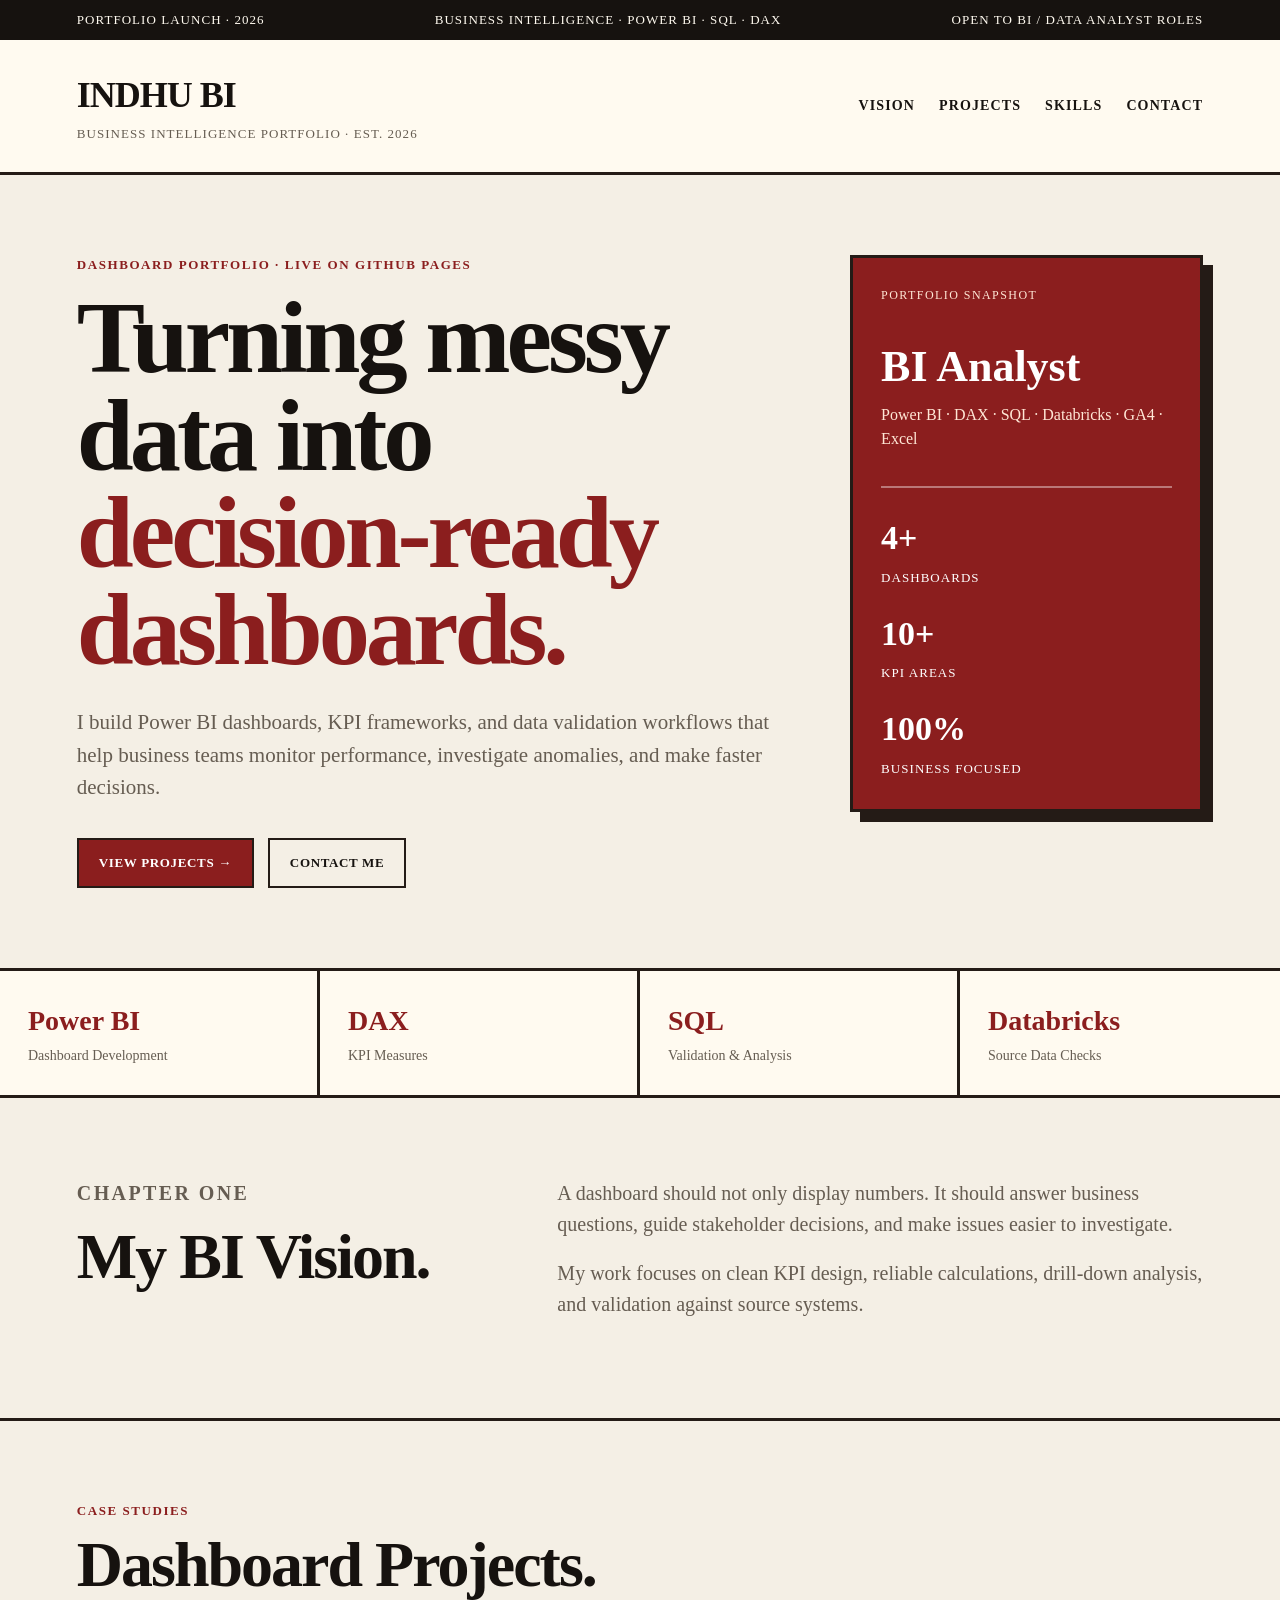
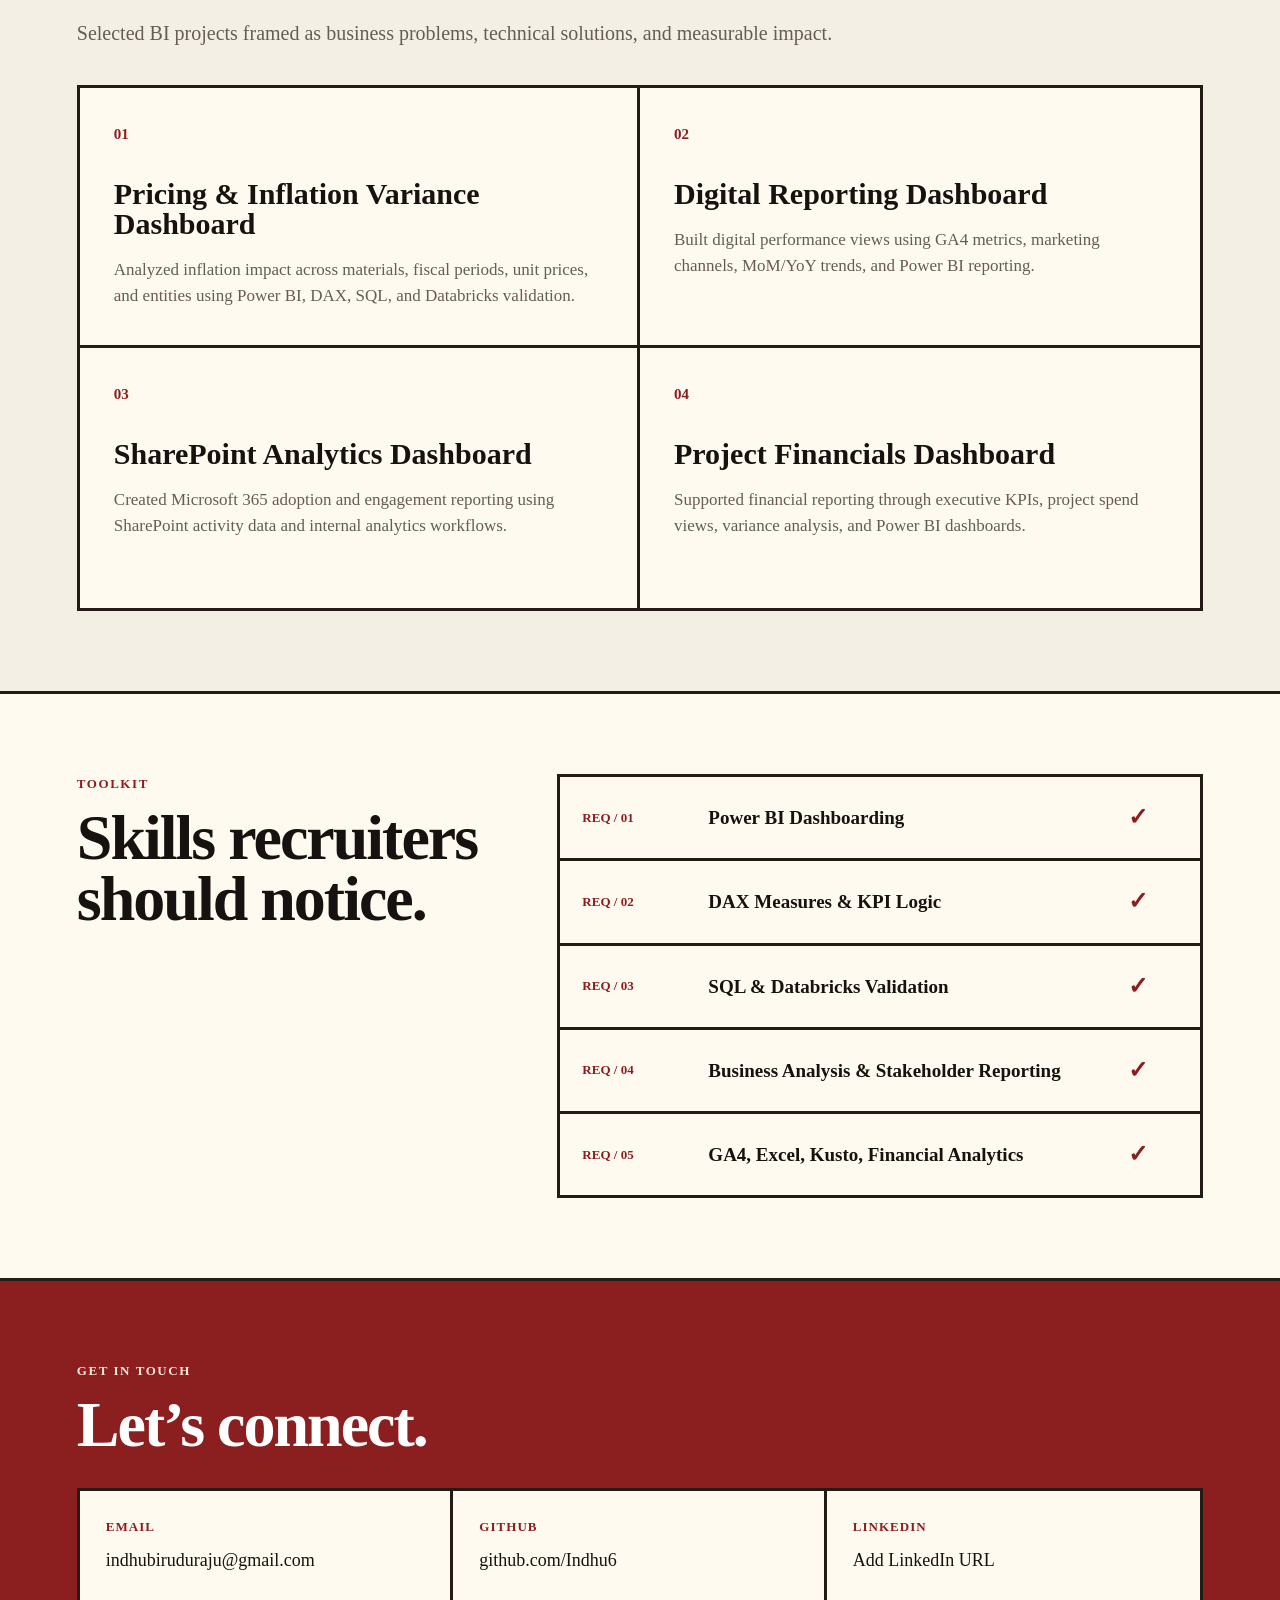
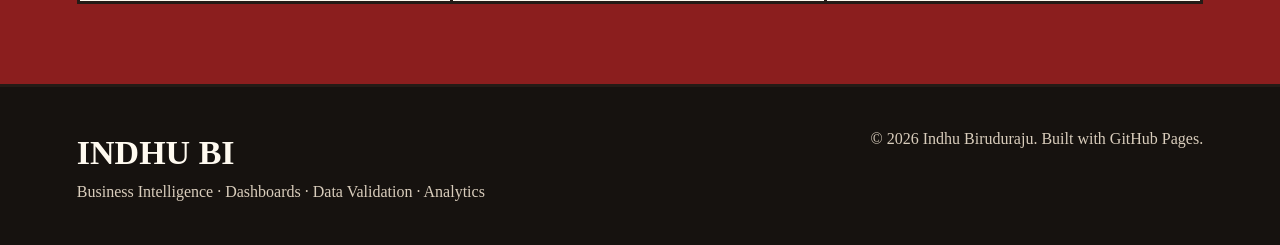
==== index.html @ d9722f2b "Redesign BI portfolio homepage" ====
<!DOCTYPE html>
<html lang="en">
<head>
  <meta charset="UTF-8" />
  <meta name="viewport" content="width=device-width, initial-scale=1.0" />
  <title>Indhu Biruduraju | Business Intelligence Portfolio</title>
  <link rel="stylesheet" href="style.css" />
</head>
<body>

  <div class="top-strip">
    <span>Portfolio Launch · 2026</span>
    <span>Business Intelligence · Power BI · SQL · DAX</span>
    <span>Open to BI / Data Analyst Roles</span>
  </div>

  <header class="site-header">
    <div class="brand">
      <h1>INDHU BI</h1>
      <p>Business Intelligence Portfolio · Est. 2026</p>
    </div>

    <nav>
      <a href="#vision">Vision</a>
      <a href="#projects">Projects</a>
      <a href="#skills">Skills</a>
      <a href="#contact">Contact</a>
    </nav>
  </header>

  <main>

    <section class="hero">
      <div class="hero-left">
        <p class="eyebrow">Dashboard Portfolio · Live on GitHub Pages</p>

        <h2>
          Turning messy data into
          <span>decision-ready dashboards.</span>
        </h2>

        <p class="hero-text">
          I build Power BI dashboards, KPI frameworks, and data validation workflows
          that help business teams monitor performance, investigate anomalies,
          and make faster decisions.
        </p>

        <div class="hero-actions">
          <a href="#projects" class="btn primary">View Projects →</a>
          <a href="mailto:indhubiruduraju@gmail.com" class="btn secondary">Contact Me</a>
        </div>
      </div>

      <div class="hero-card">
        <p class="card-label">Portfolio Snapshot</p>
        <h3>BI Analyst</h3>
        <p>Power BI · DAX · SQL · Databricks · GA4 · Excel</p>

        <div class="mini-stats">
          <div>
            <strong>4+</strong>
            <span>Dashboards</span>
          </div>
          <div>
            <strong>10+</strong>
            <span>KPI Areas</span>
          </div>
          <div>
            <strong>100%</strong>
            <span>Business Focused</span>
          </div>
        </div>
      </div>
    </section>

    <section class="stats-bar">
      <div>
        <strong>Power BI</strong>
        <span>Dashboard Development</span>
      </div>
      <div>
        <strong>DAX</strong>
        <span>KPI Measures</span>
      </div>
      <div>
        <strong>SQL</strong>
        <span>Validation & Analysis</span>
      </div>
      <div>
        <strong>Databricks</strong>
        <span>Source Data Checks</span>
      </div>
    </section>

    <section id="vision" class="section two-col">
      <div>
        <p class="section-tag">Chapter One</p>
        <h2>My BI Vision.</h2>
      </div>

      <div>
        <p>
          A dashboard should not only display numbers. It should answer business questions,
          guide stakeholder decisions, and make issues easier to investigate.
        </p>
        <p>
          My work focuses on clean KPI design, reliable calculations, drill-down analysis,
          and validation against source systems.
        </p>
      </div>
    </section>

    <section id="projects" class="section">
      <p class="section-tag">Case Studies</p>
      <h2>Dashboard Projects.</h2>
      <p class="section-intro">
        Selected BI projects framed as business problems, technical solutions,
        and measurable impact.
      </p>

      <div class="manifesto-grid">

        <a class="manifesto-card" href="projects/inflation-dashboard.html">
          <span>01</span>
          <h3>Pricing & Inflation Variance Dashboard</h3>
          <p>
            Analyzed inflation impact across materials, fiscal periods, unit prices,
            and entities using Power BI, DAX, SQL, and Databricks validation.
          </p>
        </a>

        <a class="manifesto-card" href="projects/digital-reporting.html">
          <span>02</span>
          <h3>Digital Reporting Dashboard</h3>
          <p>
            Built digital performance views using GA4 metrics, marketing channels,
            MoM/YoY trends, and Power BI reporting.
          </p>
        </a>

        <a class="manifesto-card" href="projects/sharepoint-analytics.html">
          <span>03</span>
          <h3>SharePoint Analytics Dashboard</h3>
          <p>
            Created Microsoft 365 adoption and engagement reporting using SharePoint
            activity data and internal analytics workflows.
          </p>
        </a>

        <a class="manifesto-card" href="projects/project-financials.html">
          <span>04</span>
          <h3>Project Financials Dashboard</h3>
          <p>
            Supported financial reporting through executive KPIs, project spend views,
            variance analysis, and Power BI dashboards.
          </p>
        </a>

      </div>
    </section>

    <section id="skills" class="section eligibility">
      <div>
        <p class="section-tag">Toolkit</p>
        <h2>Skills recruiters should notice.</h2>
      </div>

      <div class="skill-list">
        <div class="skill-row">
          <span>REQ / 01</span>
          <strong>Power BI Dashboarding</strong>
          <em>✓</em>
        </div>

        <div class="skill-row">
          <span>REQ / 02</span>
          <strong>DAX Measures & KPI Logic</strong>
          <em>✓</em>
        </div>

        <div class="skill-row">
          <span>REQ / 03</span>
          <strong>SQL & Databricks Validation</strong>
          <em>✓</em>
        </div>

        <div class="skill-row">
          <span>REQ / 04</span>
          <strong>Business Analysis & Stakeholder Reporting</strong>
          <em>✓</em>
        </div>

        <div class="skill-row">
          <span>REQ / 05</span>
          <strong>GA4, Excel, Kusto, Financial Analytics</strong>
          <em>✓</em>
        </div>
      </div>
    </section>

    <section id="contact" class="section contact-section">
      <p class="section-tag">Get in touch</p>
      <h2>Let’s connect.</h2>

      <div class="contact-grid">
        <div>
          <strong>Email</strong>
          <a href="mailto:indhubiruduraju@gmail.com">indhubiruduraju@gmail.com</a>
        </div>

        <div>
          <strong>GitHub</strong>
          <a href="https://github.com/Indhu6" target="_blank">github.com/Indhu6</a>
        </div>

        <div>
          <strong>LinkedIn</strong>
          <a href="#" target="_blank">Add LinkedIn URL</a>
        </div>
      </div>
    </section>

  </main>

  <footer>
    <div>
      <h2>INDHU BI</h2>
      <p>Business Intelligence · Dashboards · Data Validation · Analytics</p>
    </div>

    <p>© 2026 Indhu Biruduraju. Built with GitHub Pages.</p>
  </footer>

</body>
</html>
---- style.css ----
* {
  margin: 0;
  padding: 0;
  box-sizing: border-box;
}

:root {
  --bg: #f4efe5;
  --ink: #16120f;
  --muted: #665d52;
  --accent: #8b1e1e;
  --accent-dark: #5e1212;
  --paper: #fffaf0;
  --border: #241b16;
}

html {
  scroll-behavior: smooth;
}

body {
  font-family: Georgia, "Times New Roman", serif;
  background: var(--bg);
  color: var(--ink);
  line-height: 1.55;
}

a {
  color: inherit;
  text-decoration: none;
}

.top-strip {
  display: flex;
  justify-content: space-between;
  gap: 20px;
  padding: 10px 6%;
  font-size: 13px;
  text-transform: uppercase;
  letter-spacing: 0.08em;
  background: var(--ink);
  color: var(--paper);
}

.site-header {
  display: flex;
  justify-content: space-between;
  align-items: center;
  padding: 28px 6%;
  border-bottom: 3px solid var(--border);
  background: var(--paper);
}

.brand h1 {
  font-size: 36px;
  letter-spacing: -1px;
}

.brand p {
  font-size: 13px;
  color: var(--muted);
  text-transform: uppercase;
  letter-spacing: 0.08em;
}

nav {
  display: flex;
  gap: 24px;
}

nav a {
  font-size: 14px;
  text-transform: uppercase;
  letter-spacing: 0.08em;
  font-weight: bold;
}

nav a:hover {
  color: var(--accent);
}

.hero {
  display: grid;
  grid-template-columns: 1.35fr 0.65fr;
  gap: 40px;
  padding: 80px 6%;
  border-bottom: 3px solid var(--border);
}

.eyebrow,
.section-tag {
  font-size: 13px;
  text-transform: uppercase;
  letter-spacing: 0.12em;
  font-weight: bold;
  color: var(--accent);
  margin-bottom: 14px;
}

.hero h2 {
  font-size: clamp(48px, 8vw, 108px);
  line-height: 0.95;
  letter-spacing: -4px;
  max-width: 950px;
}

.hero h2 span {
  display: block;
  color: var(--accent);
}

.hero-text {
  max-width: 720px;
  margin-top: 28px;
  font-size: 21px;
  color: var(--muted);
}

.hero-actions {
  display: flex;
  gap: 14px;
  margin-top: 34px;
  flex-wrap: wrap;
}

.btn {
  display: inline-block;
  padding: 13px 20px;
  border: 2px solid var(--border);
  font-weight: bold;
  text-transform: uppercase;
  letter-spacing: 0.05em;
  font-size: 13px;
}

.btn.primary {
  background: var(--accent);
  color: white;
}

.btn.secondary {
  background: transparent;
  color: var(--ink);
}

.btn:hover {
  transform: translateY(-2px);
}

.hero-card {
  background: var(--accent);
  color: white;
  border: 3px solid var(--border);
  padding: 28px;
  align-self: start;
  box-shadow: 10px 10px 0 var(--border);
}

.card-label {
  font-size: 12px;
  letter-spacing: 0.12em;
  text-transform: uppercase;
  margin-bottom: 40px;
}

.hero-card h3 {
  font-size: 44px;
  line-height: 1;
  margin-bottom: 14px;
}

.hero-card p {
  color: #ffe7d6;
}

.mini-stats {
  display: grid;
  grid-template-columns: 1fr;
  gap: 18px;
  margin-top: 34px;
  border-top: 2px solid rgba(255,255,255,0.4);
  padding-top: 24px;
}

.mini-stats strong {
  display: block;
  font-size: 34px;
}

.mini-stats span {
  font-size: 13px;
  text-transform: uppercase;
  letter-spacing: 0.08em;
}

.stats-bar {
  display: grid;
  grid-template-columns: repeat(4, 1fr);
  border-bottom: 3px solid var(--border);
  background: var(--paper);
}

.stats-bar div {
  padding: 28px;
  border-right: 3px solid var(--border);
}

.stats-bar div:last-child {
  border-right: none;
}

.stats-bar strong {
  display: block;
  font-size: 28px;
  color: var(--accent);
}

.stats-bar span {
  color: var(--muted);
  font-size: 14px;
}

.section {
  padding: 80px 6%;
  border-bottom: 3px solid var(--border);
}

.two-col {
  display: grid;
  grid-template-columns: 0.8fr 1.2fr;
  gap: 50px;
}

.section h2 {
  font-size: clamp(40px, 5vw, 72px);
  line-height: 0.95;
  letter-spacing: -2px;
  margin-bottom: 22px;
}

.two-col p,
.section-intro {
  font-size: 20px;
  color: var(--muted);
  max-width: 780px;
  margin-bottom: 18px;
}

.manifesto-grid {
  display: grid;
  grid-template-columns: repeat(2, 1fr);
  gap: 0;
  margin-top: 36px;
  border: 3px solid var(--border);
  background: var(--paper);
}

.manifesto-card {
  padding: 34px;
  border-right: 3px solid var(--border);
  border-bottom: 3px solid var(--border);
  min-height: 260px;
  transition: background 0.2s ease, color 0.2s ease;
}

.manifesto-card:nth-child(2),
.manifesto-card:nth-child(4) {
  border-right: none;
}

.manifesto-card:nth-child(3),
.manifesto-card:nth-child(4) {
  border-bottom: none;
}

.manifesto-card span {
  display: inline-block;
  font-size: 15px;
  font-weight: bold;
  color: var(--accent);
  margin-bottom: 32px;
}

.manifesto-card h3 {
  font-size: 30px;
  line-height: 1;
  margin-bottom: 18px;
}

.manifesto-card p {
  color: var(--muted);
  font-size: 17px;
}

.manifesto-card:hover {
  background: var(--ink);
  color: var(--paper);
}

.manifesto-card:hover p,
.manifesto-card:hover span {
  color: var(--paper);
}

.eligibility {
  display: grid;
  grid-template-columns: 0.8fr 1.2fr;
  gap: 50px;
  background: var(--paper);
}

.skill-list {
  border: 3px solid var(--border);
}

.skill-row {
  display: grid;
  grid-template-columns: 110px 1fr 50px;
  gap: 16px;
  align-items: center;
  padding: 22px;
  border-bottom: 3px solid var(--border);
}

.skill-row:last-child {
  border-bottom: none;
}

.skill-row span {
  font-size: 13px;
  color: var(--accent);
  font-weight: bold;
}

.skill-row strong {
  font-size: 19px;
}

.skill-row em {
  font-style: normal;
  font-size: 24px;
  font-weight: bold;
  color: var(--accent);
}

.contact-section {
  background: var(--accent);
  color: white;
}

.contact-section .section-tag {
  color: #ffe7d6;
}

.contact-grid {
  display: grid;
  grid-template-columns: repeat(3, 1fr);
  border: 3px solid var(--border);
  background: var(--paper);
  color: var(--ink);
  margin-top: 32px;
}

.contact-grid div {
  padding: 26px;
  border-right: 3px solid var(--border);
}

.contact-grid div:last-child {
  border-right: none;
}

.contact-grid strong {
  display: block;
  margin-bottom: 10px;
  color: var(--accent);
  text-transform: uppercase;
  font-size: 13px;
  letter-spacing: 0.08em;
}

.contact-grid a {
  font-size: 18px;
  word-break: break-word;
}

footer {
  display: flex;
  justify-content: space-between;
  gap: 30px;
  padding: 40px 6%;
  background: var(--ink);
  color: var(--paper);
}

footer h2 {
  font-size: 34px;
}

footer p {
  color: #d9cdbc;
}

@media (max-width: 900px) {
  .top-strip {
    flex-direction: column;
    gap: 6px;
  }

  .site-header {
    align-items: flex-start;
    flex-direction: column;
    gap: 18px;
  }

  nav {
    flex-wrap: wrap;
  }

  .hero,
  .two-col,
  .eligibility {
    grid-template-columns: 1fr;
  }

  .stats-bar {
    grid-template-columns: repeat(2, 1fr);
  }

  .manifesto-grid {
    grid-template-columns: 1fr;
  }

  .manifesto-card,
  .manifesto-card:nth-child(2),
  .manifesto-card:nth-child(4) {
    border-right: none;
    border-bottom: 3px solid var(--border);
  }

  .manifesto-card:last-child {
    border-bottom: none;
  }

  .contact-grid {
    grid-template-columns: 1fr;
  }

  .contact-grid div {
    border-right: none;
    border-bottom: 3px solid var(--border);
  }

  .contact-grid div:last-child {
    border-bottom: none;
  }

  footer {
    flex-direction: column;
  }
}

@media (max-width: 600px) {
  .hero {
    padding-top: 54px;
  }

  .hero h2 {
    letter-spacing: -2px;
  }

  .stats-bar {
    grid-template-columns: 1fr;
  }

  .stats-bar div {
    border-right: none;
    border-bottom: 3px solid var(--border);
  }

  .stats-bar div:last-child {
    border-bottom: none;
  }

  .skill-row {
    grid-template-columns: 1fr;
  }
}
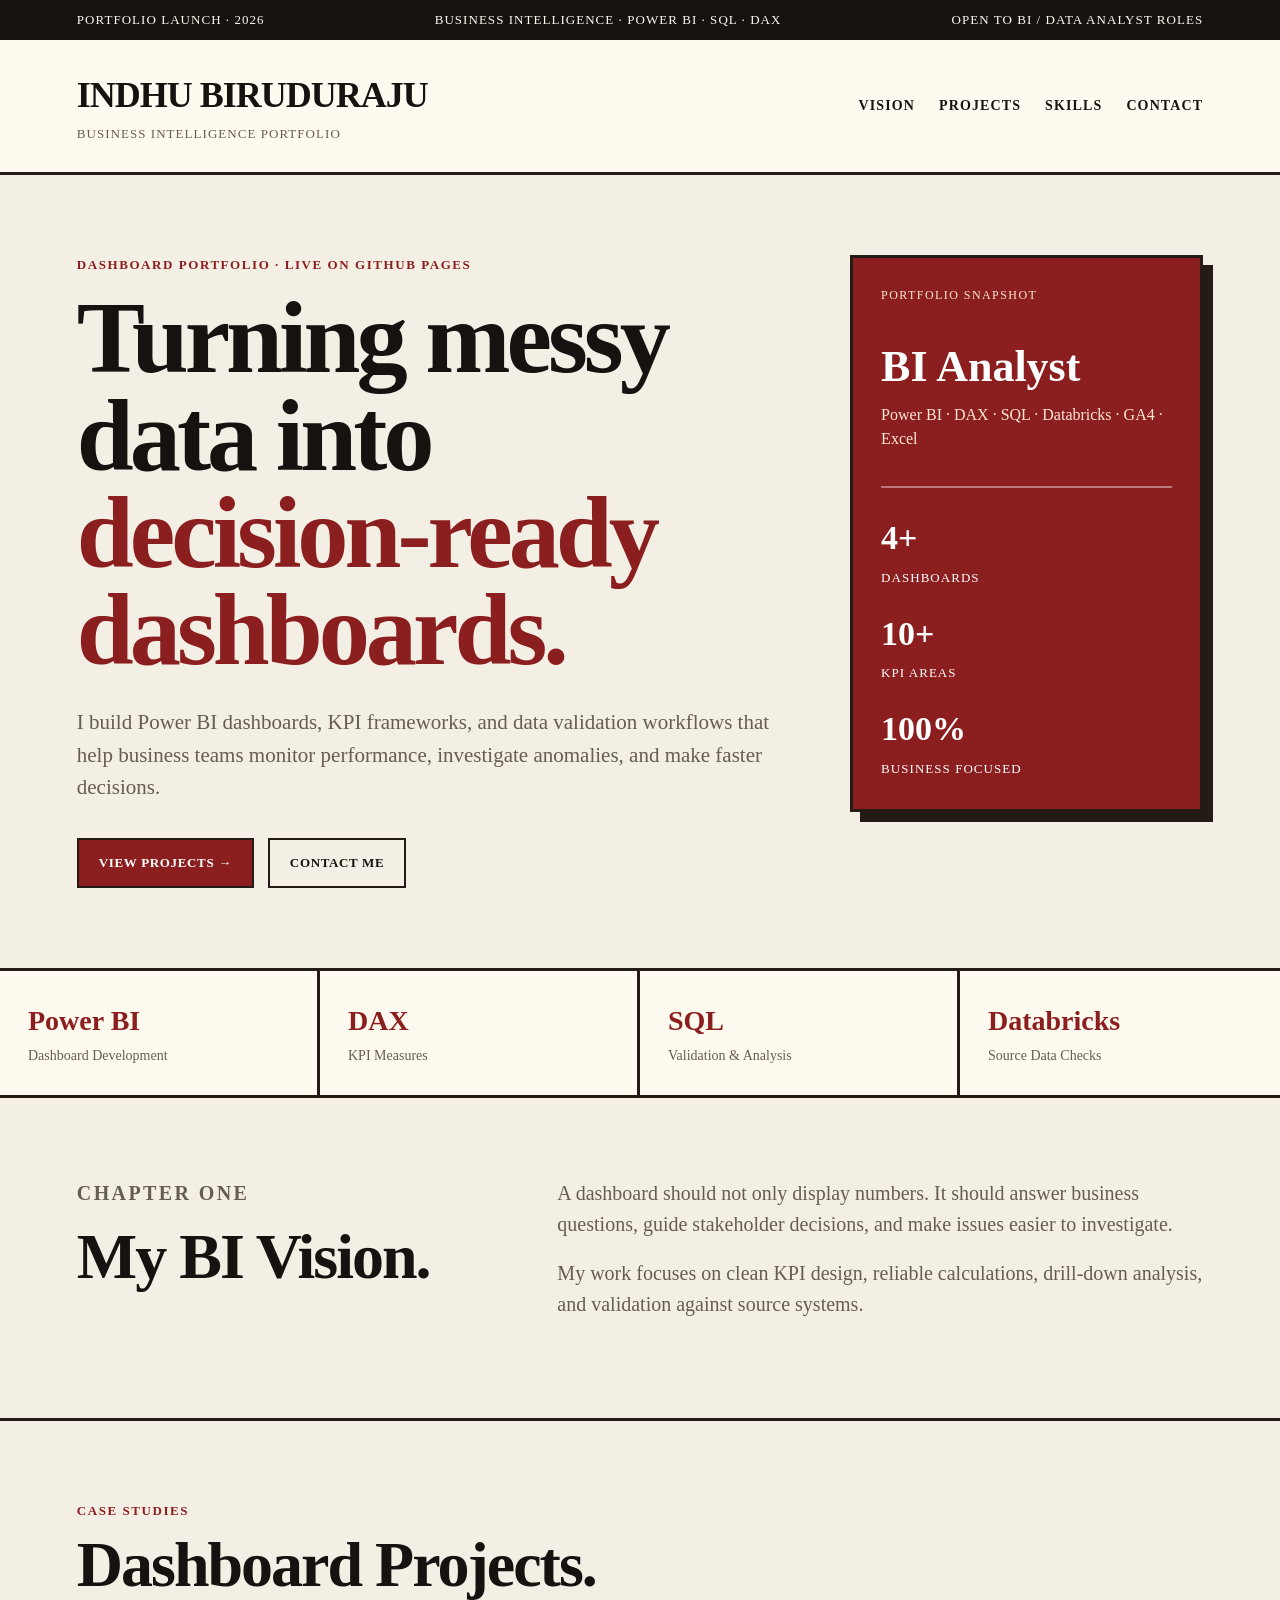
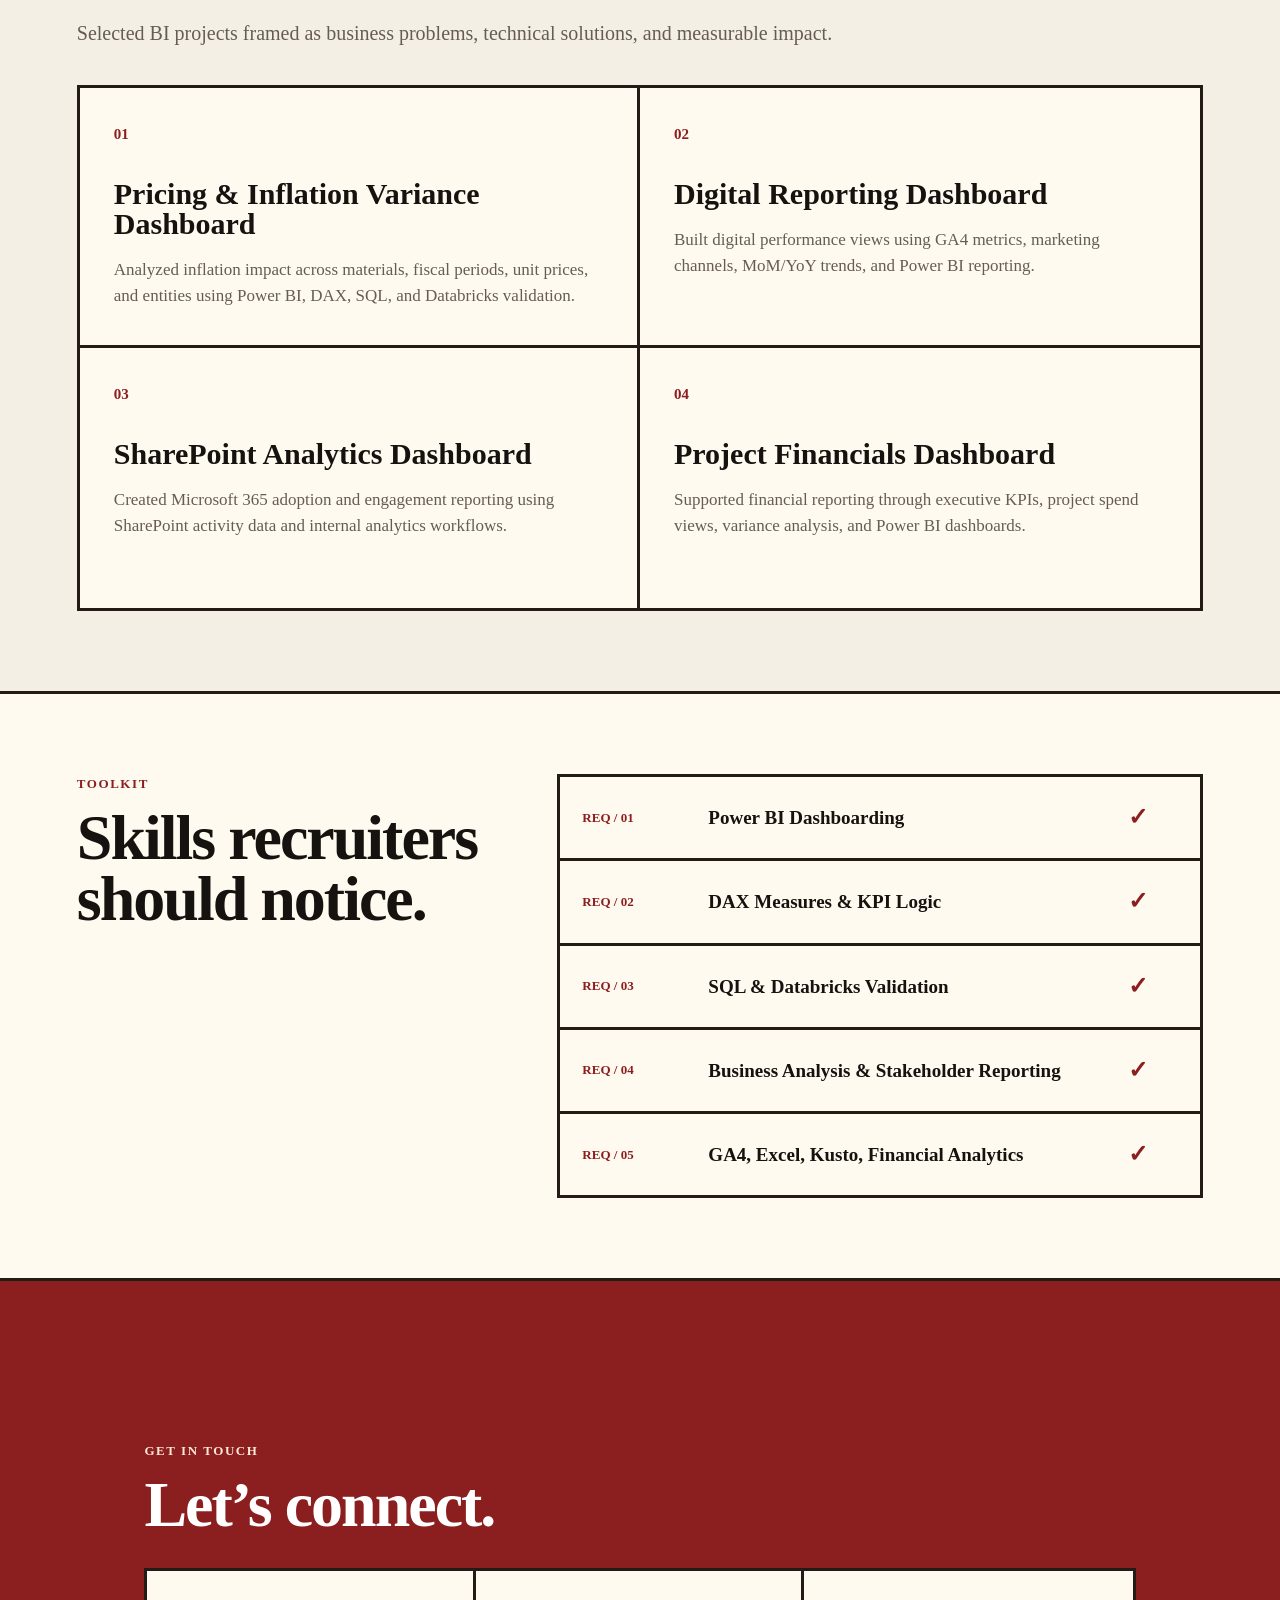
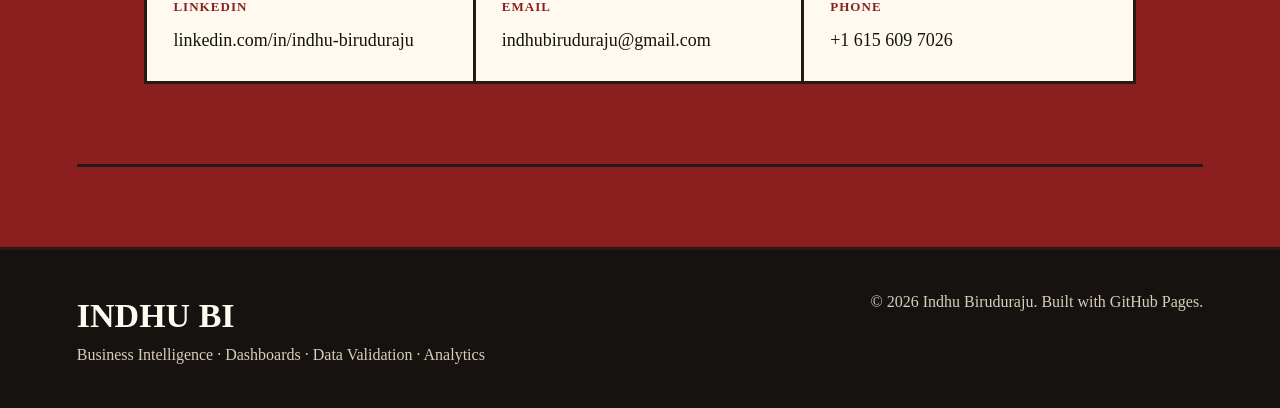
==== commit c214b91e: "Update contact information and remove GitHub link" ====
--- a/index.html
+++ b/index.html
@@ -16,8 +16,8 @@
 
   <header class="site-header">
     <div class="brand">
-      <h1>INDHU BI</h1>
-      <p>Business Intelligence Portfolio · Est. 2026</p>
+      <h1>INDHU BIRUDURAJU</h1>
+      <p>Business Intelligence Portfolio </p>
     </div>
 
     <nav>
@@ -199,26 +199,27 @@
     </section>
 
     <section id="contact" class="section contact-section">
-      <p class="section-tag">Get in touch</p>
-      <h2>Let’s connect.</h2>
-
-      <div class="contact-grid">
-        <div>
-          <strong>Email</strong>
-          <a href="mailto:indhubiruduraju@gmail.com">indhubiruduraju@gmail.com</a>
-        </div>
-
-        <div>
-          <strong>GitHub</strong>
-          <a href="https://github.com/Indhu6" target="_blank">github.com/Indhu6</a>
-        </div>
-
-        <div>
-          <strong>LinkedIn</strong>
-          <a href="#" target="_blank">Add LinkedIn URL</a>
-        </div>
-      </div>
-    </section>
+      <section id="contact" class="section contact-section">
+  <p class="section-tag">Get in touch</p>
+  <h2>Let’s connect.</h2>
+
+  <div class="contact-grid">
+    <div>
+      <strong>LinkedIn</strong>
+      <a href="https://www.linkedin.com/in/indhu-biruduraju/" target="_blank">linkedin.com/in/indhu-biruduraju</a>
+    </div>
+
+    <div>
+      <strong>Email</strong>
+      <a href="mailto:indhubiruduraju@gmail.com">indhubiruduraju@gmail.com</a>
+    </div>
+
+    <div>
+      <strong>Phone</strong>
+      <a href="tel:+16156097026">+1 615 609 7026</a>
+    </div>
+  </div>
+</section>
 
   </main>
 
@@ -232,4 +233,4 @@
   </footer>
 
 </body>
-</html>+</html>
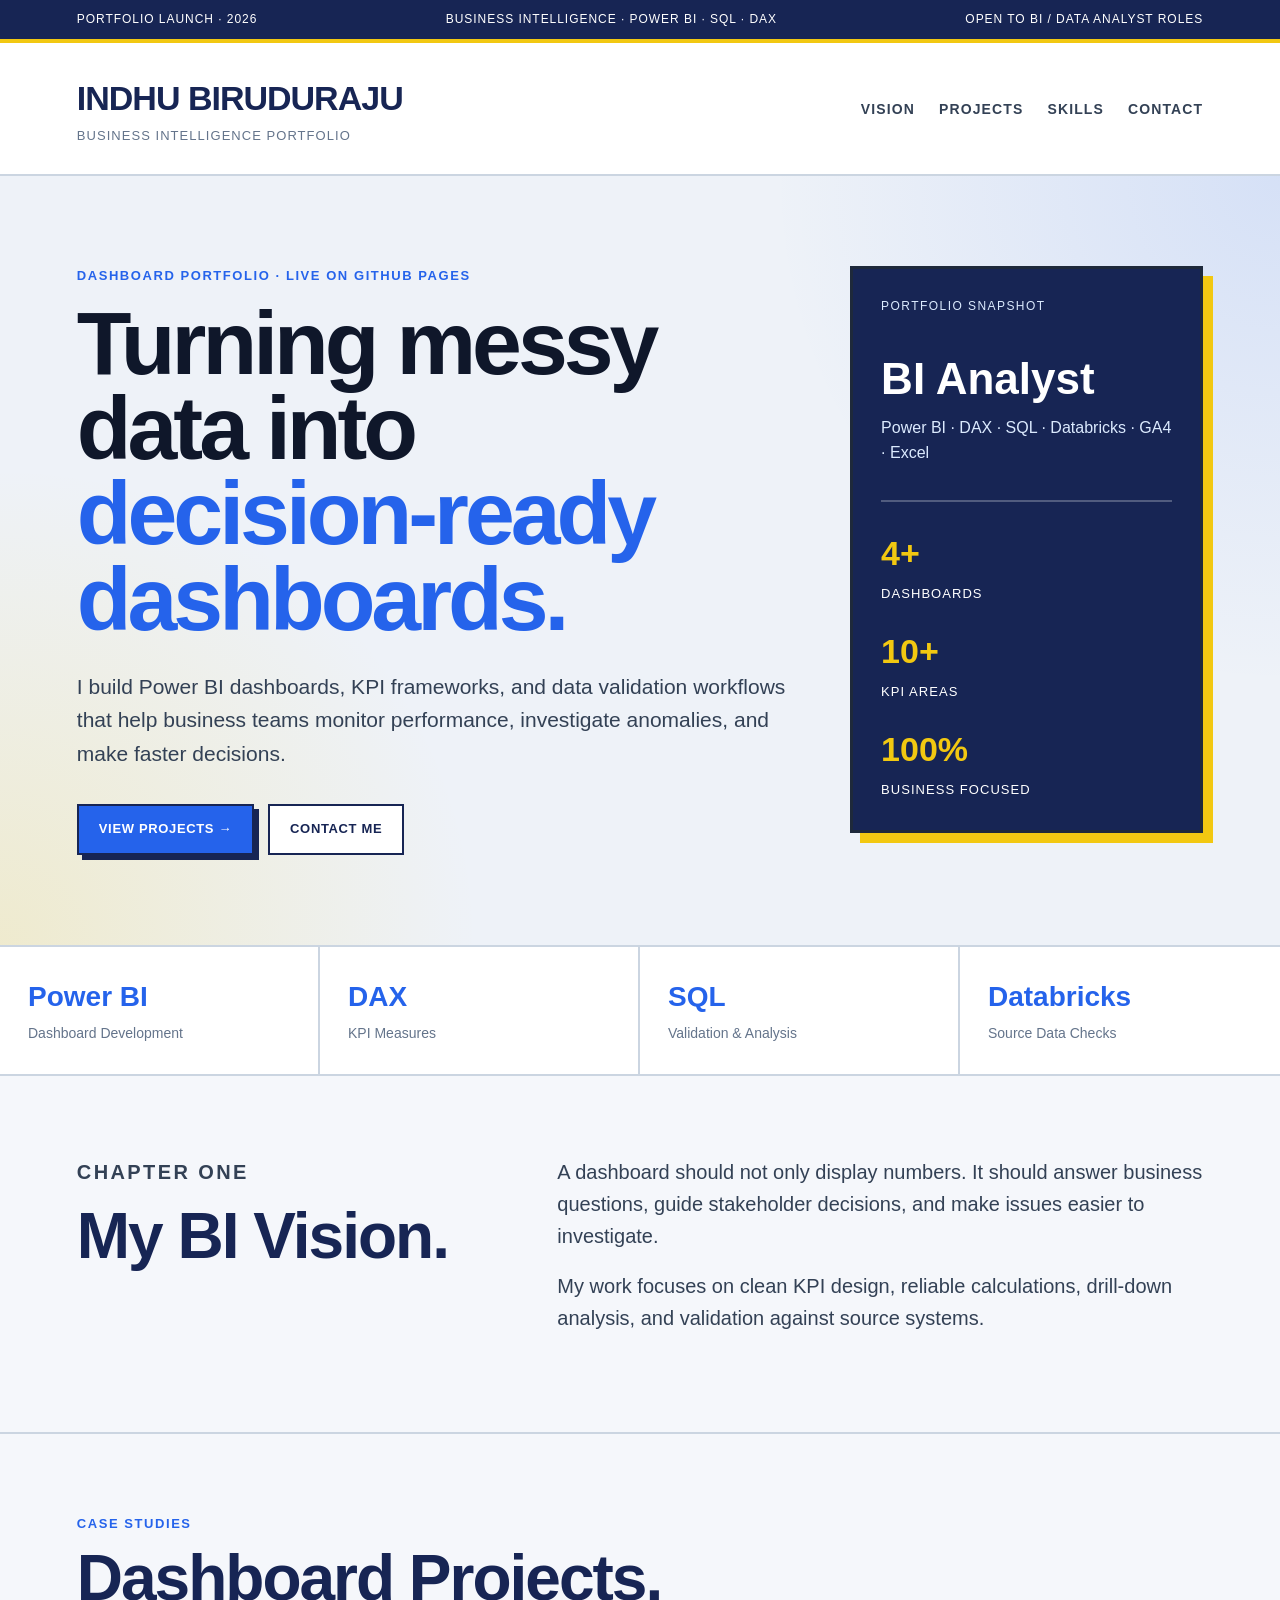
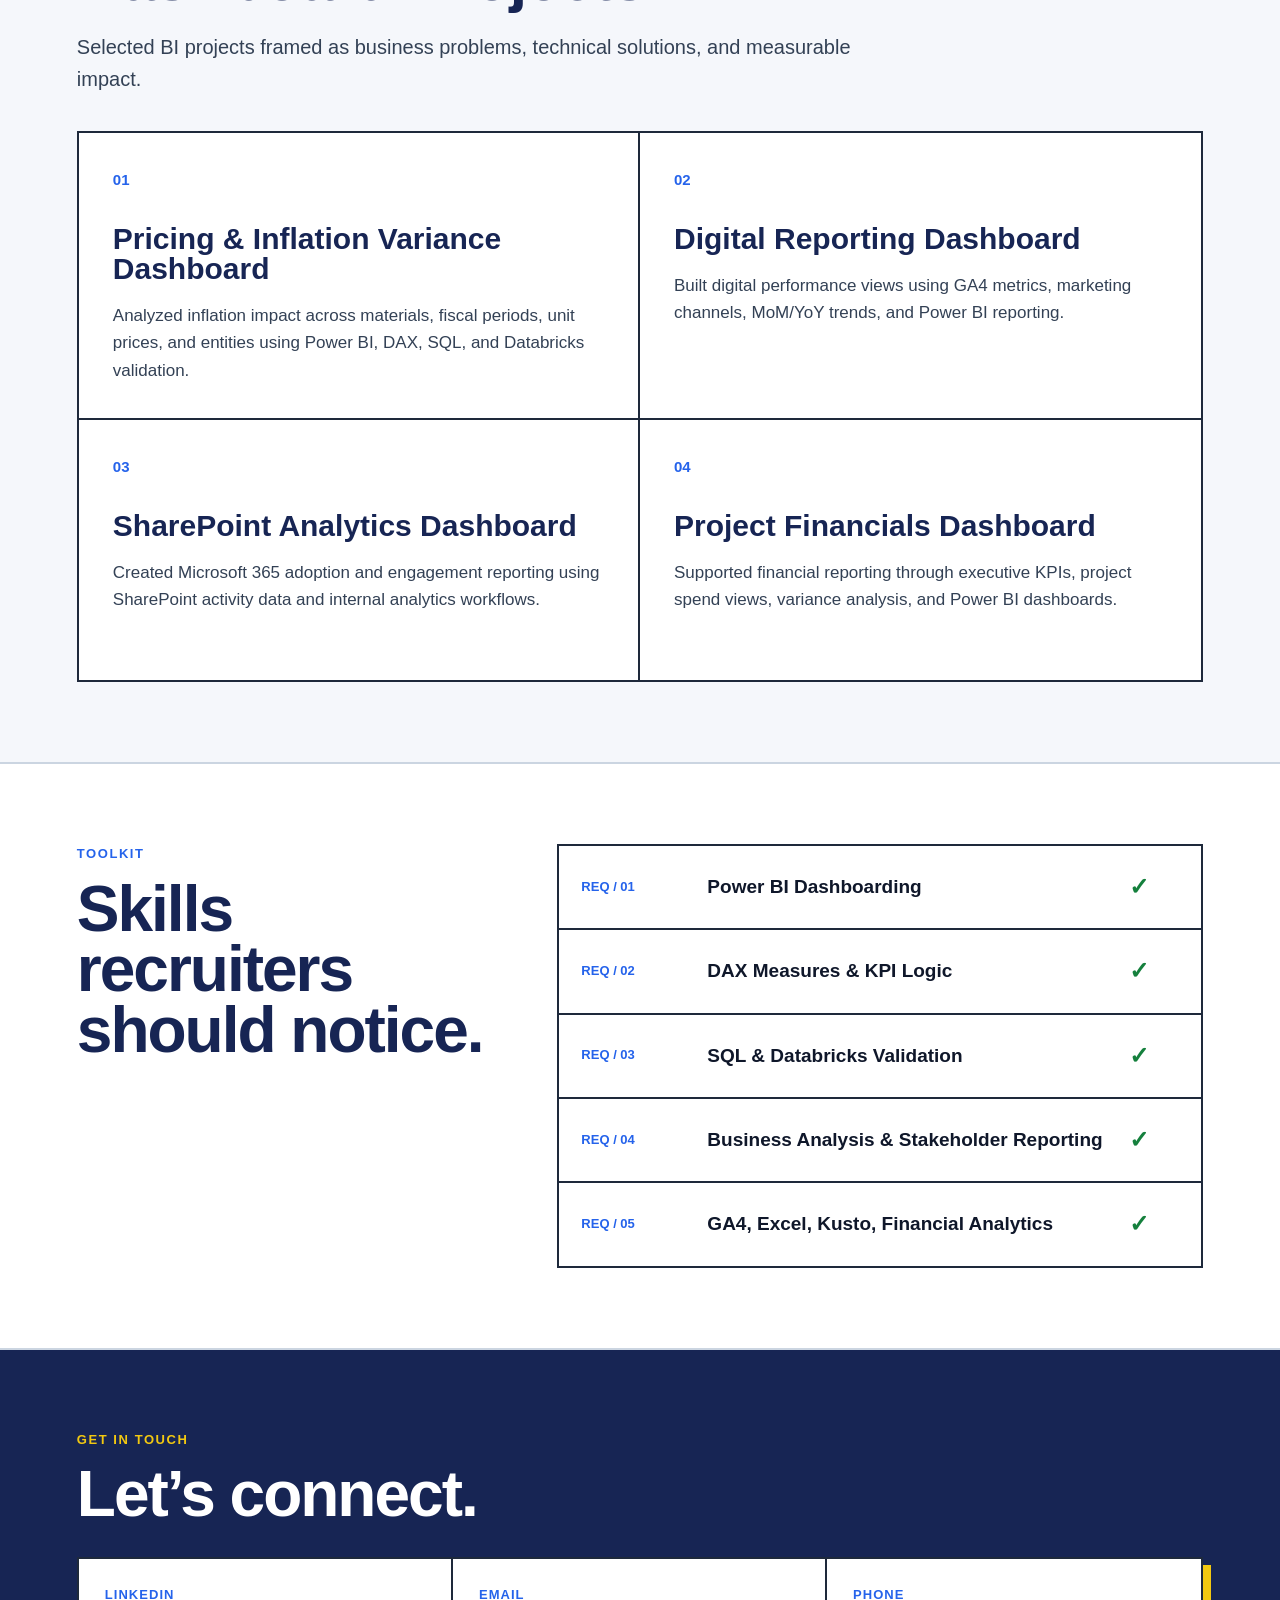
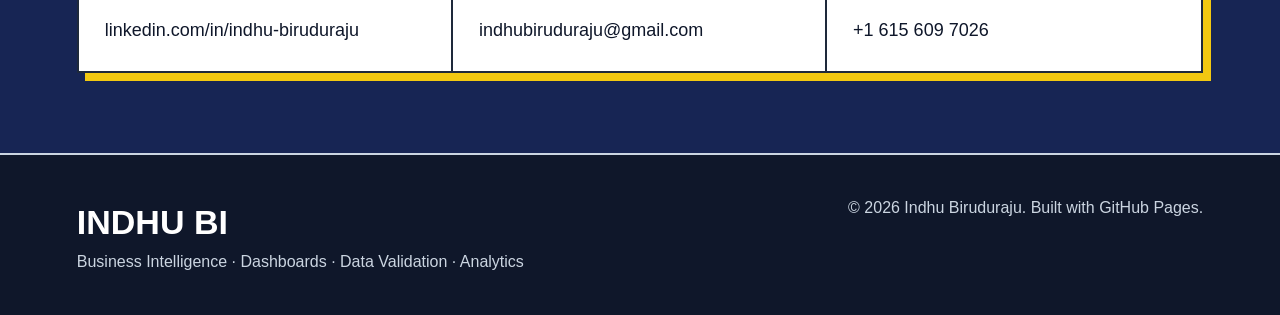
==== commit cc02e3f6: "updated css" ====
--- a/index.html
+++ b/index.html
@@ -199,7 +199,7 @@
     </section>
 
     <section id="contact" class="section contact-section">
-      <section id="contact" class="section contact-section">
+
   <p class="section-tag">Get in touch</p>
   <h2>Let’s connect.</h2>
 
--- a/style.css
+++ b/style.css
@@ -1,28 +1,44 @@
+:root {
+  --bg: #f5f7fb;
+  --bg-soft: #eef2f8;
+  --paper: #ffffff;
+  --paper-2: #f8fafc;
+
+  --ink: #0f172a;
+  --ink-2: #334155;
+  --ink-3: #64748b;
+
+  --primary: #1e3a8a;
+  --primary-2: #2563eb;
+  --primary-dark: #172554;
+
+  --accent: #f2c811;
+  --accent-dark: #c99a00;
+
+  --teal: #0f766e;
+  --green: #15803d;
+
+  --border: #1e293b;
+  --muted-border: #cbd5e1;
+
+  --shadow: rgba(15, 23, 42, 0.12);
+}
+ 
 * {
   margin: 0;
   padding: 0;
   box-sizing: border-box;
 }
 
-:root {
-  --bg: #f4efe5;
-  --ink: #16120f;
-  --muted: #665d52;
-  --accent: #8b1e1e;
-  --accent-dark: #5e1212;
-  --paper: #fffaf0;
-  --border: #241b16;
-}
-
 html {
   scroll-behavior: smooth;
 }
 
 body {
-  font-family: Georgia, "Times New Roman", serif;
+  font-family: Inter, Arial, sans-serif;
   background: var(--bg);
   color: var(--ink);
-  line-height: 1.55;
+  line-height: 1.6;
 }
 
 a {
@@ -35,11 +51,12 @@
   justify-content: space-between;
   gap: 20px;
   padding: 10px 6%;
-  font-size: 13px;
+  font-size: 12px;
   text-transform: uppercase;
   letter-spacing: 0.08em;
-  background: var(--ink);
-  color: var(--paper);
+  background: var(--primary-dark);
+  color: white;
+  border-bottom: 4px solid var(--accent);
 }
 
 .site-header {
@@ -47,18 +64,22 @@
   justify-content: space-between;
   align-items: center;
   padding: 28px 6%;
-  border-bottom: 3px solid var(--border);
-  background: var(--paper);
+  background: var(--paper);
+  border-bottom: 2px solid var(--muted-border);
+  position: sticky;
+  top: 0;
+  z-index: 10;
 }
 
 .brand h1 {
-  font-size: 36px;
+  font-size: 34px;
   letter-spacing: -1px;
+  color: var(--primary-dark);
 }
 
 .brand p {
   font-size: 13px;
-  color: var(--muted);
+  color: var(--ink-3);
   text-transform: uppercase;
   letter-spacing: 0.08em;
 }
@@ -72,19 +93,24 @@
   font-size: 14px;
   text-transform: uppercase;
   letter-spacing: 0.08em;
-  font-weight: bold;
+  font-weight: 700;
+  color: var(--ink-2);
 }
 
 nav a:hover {
-  color: var(--accent);
+  color: var(--primary-2);
 }
 
 .hero {
   display: grid;
   grid-template-columns: 1.35fr 0.65fr;
   gap: 40px;
-  padding: 80px 6%;
-  border-bottom: 3px solid var(--border);
+  padding: 90px 6%;
+  background:
+    radial-gradient(circle at top right, rgba(37, 99, 235, 0.12), transparent 34%),
+    radial-gradient(circle at bottom left, rgba(242, 200, 17, 0.18), transparent 32%),
+    var(--bg-soft);
+  border-bottom: 2px solid var(--muted-border);
 }
 
 .eyebrow,
@@ -92,28 +118,29 @@
   font-size: 13px;
   text-transform: uppercase;
   letter-spacing: 0.12em;
-  font-weight: bold;
-  color: var(--accent);
+  font-weight: 800;
+  color: var(--primary-2);
   margin-bottom: 14px;
 }
 
 .hero h2 {
-  font-size: clamp(48px, 8vw, 108px);
+  font-size: clamp(48px, 7vw, 96px);
   line-height: 0.95;
   letter-spacing: -4px;
   max-width: 950px;
+  color: var(--ink);
 }
 
 .hero h2 span {
   display: block;
-  color: var(--accent);
+  color: var(--primary-2);
 }
 
 .hero-text {
   max-width: 720px;
   margin-top: 28px;
   font-size: 21px;
-  color: var(--muted);
+  color: var(--ink-2);
 }
 
 .hero-actions {
@@ -126,34 +153,37 @@
 .btn {
   display: inline-block;
   padding: 13px 20px;
-  border: 2px solid var(--border);
-  font-weight: bold;
+  border: 2px solid var(--primary-dark);
+  font-weight: 800;
   text-transform: uppercase;
   letter-spacing: 0.05em;
   font-size: 13px;
+  transition: 0.2s ease;
 }
 
 .btn.primary {
-  background: var(--accent);
-  color: white;
+  background: var(--primary-2);
+  color: white;
+  box-shadow: 5px 5px 0 var(--primary-dark);
 }
 
 .btn.secondary {
-  background: transparent;
-  color: var(--ink);
+  background: var(--paper);
+  color: var(--primary-dark);
 }
 
 .btn:hover {
-  transform: translateY(-2px);
+  transform: translate(2px, 2px);
+  box-shadow: 2px 2px 0 var(--primary-dark);
 }
 
 .hero-card {
-  background: var(--accent);
+  background: var(--primary-dark);
   color: white;
   border: 3px solid var(--border);
   padding: 28px;
   align-self: start;
-  box-shadow: 10px 10px 0 var(--border);
+  box-shadow: 10px 10px 0 var(--accent);
 }
 
 .card-label {
@@ -161,6 +191,7 @@
   letter-spacing: 0.12em;
   text-transform: uppercase;
   margin-bottom: 40px;
+  color: var(--accent);
 }
 
 .hero-card h3 {
@@ -170,7 +201,7 @@
 }
 
 .hero-card p {
-  color: #ffe7d6;
+  color: #dbeafe;
 }
 
 .mini-stats {
@@ -178,13 +209,14 @@
   grid-template-columns: 1fr;
   gap: 18px;
   margin-top: 34px;
-  border-top: 2px solid rgba(255,255,255,0.4);
+  border-top: 2px solid rgba(255,255,255,0.25);
   padding-top: 24px;
 }
 
 .mini-stats strong {
   display: block;
   font-size: 34px;
+  color: var(--accent);
 }
 
 .mini-stats span {
@@ -196,13 +228,13 @@
 .stats-bar {
   display: grid;
   grid-template-columns: repeat(4, 1fr);
-  border-bottom: 3px solid var(--border);
-  background: var(--paper);
+  background: var(--paper);
+  border-bottom: 2px solid var(--muted-border);
 }
 
 .stats-bar div {
   padding: 28px;
-  border-right: 3px solid var(--border);
+  border-right: 2px solid var(--muted-border);
 }
 
 .stats-bar div:last-child {
@@ -212,17 +244,18 @@
 .stats-bar strong {
   display: block;
   font-size: 28px;
-  color: var(--accent);
+  color: var(--primary-2);
 }
 
 .stats-bar span {
-  color: var(--muted);
+  color: var(--ink-3);
   font-size: 14px;
 }
 
 .section {
   padding: 80px 6%;
-  border-bottom: 3px solid var(--border);
+  border-bottom: 2px solid var(--muted-border);
+  background: var(--bg);
 }
 
 .two-col {
@@ -236,12 +269,13 @@
   line-height: 0.95;
   letter-spacing: -2px;
   margin-bottom: 22px;
+  color: var(--primary-dark);
 }
 
 .two-col p,
 .section-intro {
   font-size: 20px;
-  color: var(--muted);
+  color: var(--ink-2);
   max-width: 780px;
   margin-bottom: 18px;
 }
@@ -249,18 +283,17 @@
 .manifesto-grid {
   display: grid;
   grid-template-columns: repeat(2, 1fr);
-  gap: 0;
   margin-top: 36px;
-  border: 3px solid var(--border);
+  border: 2px solid var(--border);
   background: var(--paper);
 }
 
 .manifesto-card {
   padding: 34px;
-  border-right: 3px solid var(--border);
-  border-bottom: 3px solid var(--border);
+  border-right: 2px solid var(--border);
+  border-bottom: 2px solid var(--border);
   min-height: 260px;
-  transition: background 0.2s ease, color 0.2s ease;
+  transition: 0.2s ease;
 }
 
 .manifesto-card:nth-child(2),
@@ -276,8 +309,8 @@
 .manifesto-card span {
   display: inline-block;
   font-size: 15px;
-  font-weight: bold;
-  color: var(--accent);
+  font-weight: 800;
+  color: var(--primary-2);
   margin-bottom: 32px;
 }
 
@@ -285,21 +318,23 @@
   font-size: 30px;
   line-height: 1;
   margin-bottom: 18px;
+  color: var(--primary-dark);
 }
 
 .manifesto-card p {
-  color: var(--muted);
+  color: var(--ink-2);
   font-size: 17px;
 }
 
 .manifesto-card:hover {
-  background: var(--ink);
-  color: var(--paper);
-}
-
+  background: var(--primary-dark);
+  color: white;
+}
+
+.manifesto-card:hover h3,
 .manifesto-card:hover p,
 .manifesto-card:hover span {
-  color: var(--paper);
+  color: white;
 }
 
 .eligibility {
@@ -310,7 +345,8 @@
 }
 
 .skill-list {
-  border: 3px solid var(--border);
+  border: 2px solid var(--border);
+  background: var(--paper);
 }
 
 .skill-row {
@@ -319,7 +355,7 @@
   gap: 16px;
   align-items: center;
   padding: 22px;
-  border-bottom: 3px solid var(--border);
+  border-bottom: 2px solid var(--border);
 }
 
 .skill-row:last-child {
@@ -328,42 +364,48 @@
 
 .skill-row span {
   font-size: 13px;
-  color: var(--accent);
-  font-weight: bold;
+  color: var(--primary-2);
+  font-weight: 800;
 }
 
 .skill-row strong {
   font-size: 19px;
+  color: var(--ink);
 }
 
 .skill-row em {
   font-style: normal;
   font-size: 24px;
-  font-weight: bold;
+  font-weight: 800;
+  color: var(--green);
+}
+
+.contact-section {
+  background: var(--primary-dark);
+  color: white;
+}
+
+.contact-section .section-tag {
   color: var(--accent);
 }
 
-.contact-section {
-  background: var(--accent);
-  color: white;
-}
-
-.contact-section .section-tag {
-  color: #ffe7d6;
+.contact-section h2 {
+  color: white;
 }
 
 .contact-grid {
   display: grid;
   grid-template-columns: repeat(3, 1fr);
-  border: 3px solid var(--border);
+  border: 2px solid var(--border);
   background: var(--paper);
   color: var(--ink);
   margin-top: 32px;
+  box-shadow: 8px 8px 0 var(--accent);
 }
 
 .contact-grid div {
   padding: 26px;
-  border-right: 3px solid var(--border);
+  border-right: 2px solid var(--border);
 }
 
 .contact-grid div:last-child {
@@ -373,7 +415,7 @@
 .contact-grid strong {
   display: block;
   margin-bottom: 10px;
-  color: var(--accent);
+  color: var(--primary-2);
   text-transform: uppercase;
   font-size: 13px;
   letter-spacing: 0.08em;
@@ -390,7 +432,7 @@
   gap: 30px;
   padding: 40px 6%;
   background: var(--ink);
-  color: var(--paper);
+  color: white;
 }
 
 footer h2 {
@@ -398,7 +440,7 @@
 }
 
 footer p {
-  color: #d9cdbc;
+  color: #cbd5e1;
 }
 
 @media (max-width: 900px) {
@@ -435,7 +477,7 @@
   .manifesto-card:nth-child(2),
   .manifesto-card:nth-child(4) {
     border-right: none;
-    border-bottom: 3px solid var(--border);
+    border-bottom: 2px solid var(--border);
   }
 
   .manifesto-card:last-child {
@@ -448,7 +490,7 @@
 
   .contact-grid div {
     border-right: none;
-    border-bottom: 3px solid var(--border);
+    border-bottom: 2px solid var(--border);
   }
 
   .contact-grid div:last-child {
@@ -475,7 +517,7 @@
 
   .stats-bar div {
     border-right: none;
-    border-bottom: 3px solid var(--border);
+    border-bottom: 2px solid var(--muted-border);
   }
 
   .stats-bar div:last-child {
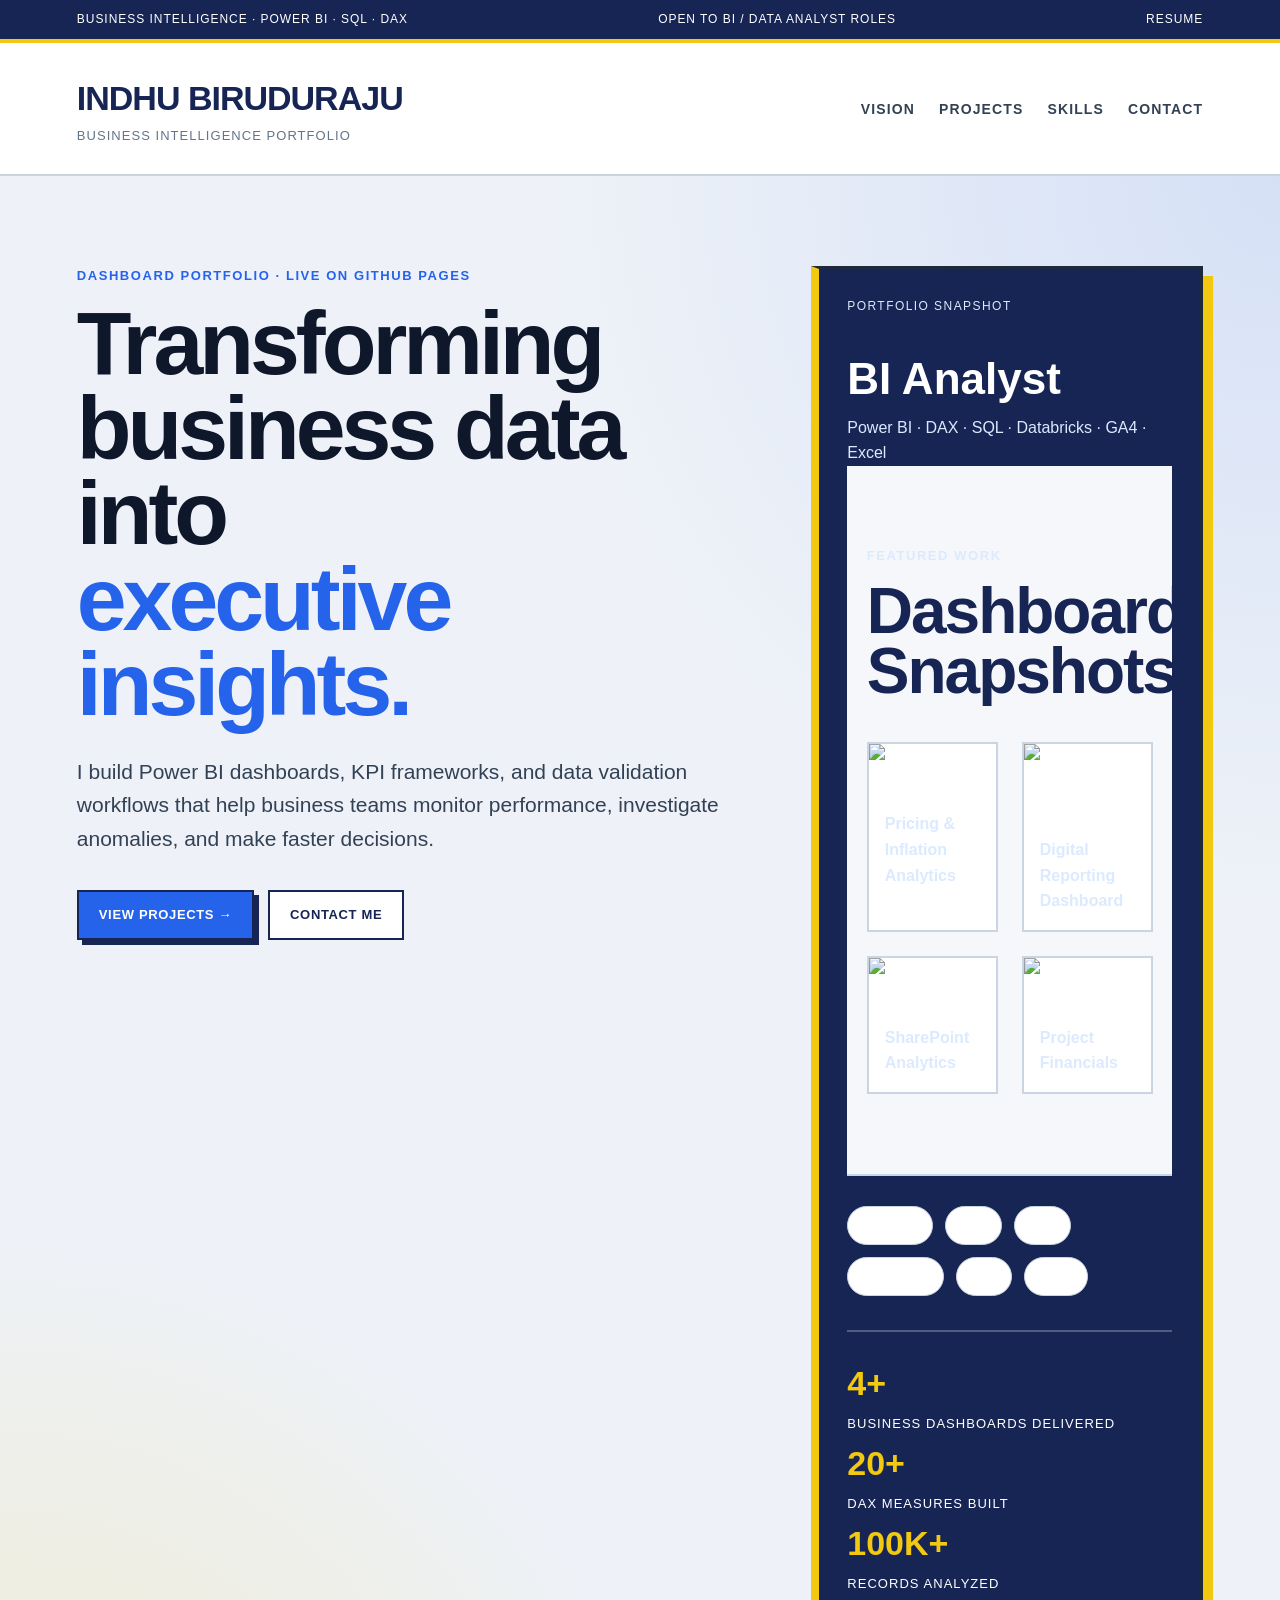
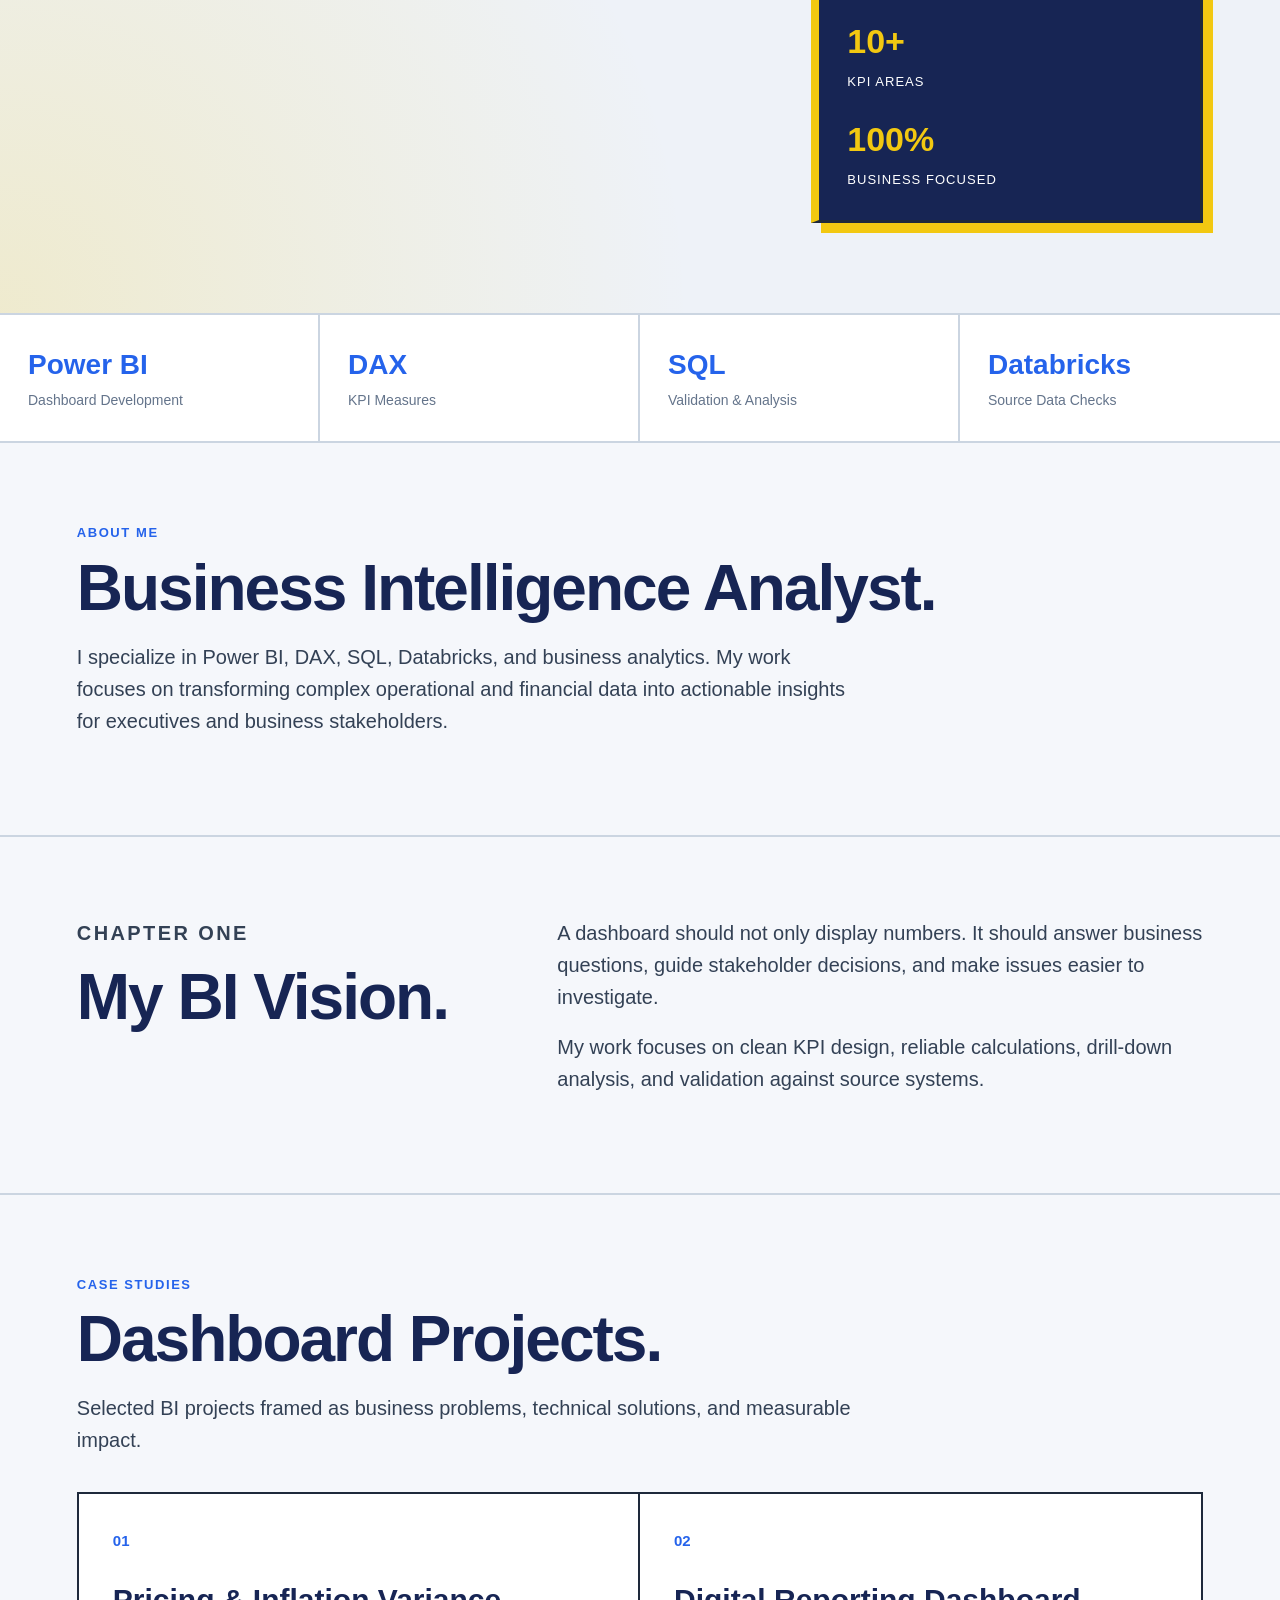
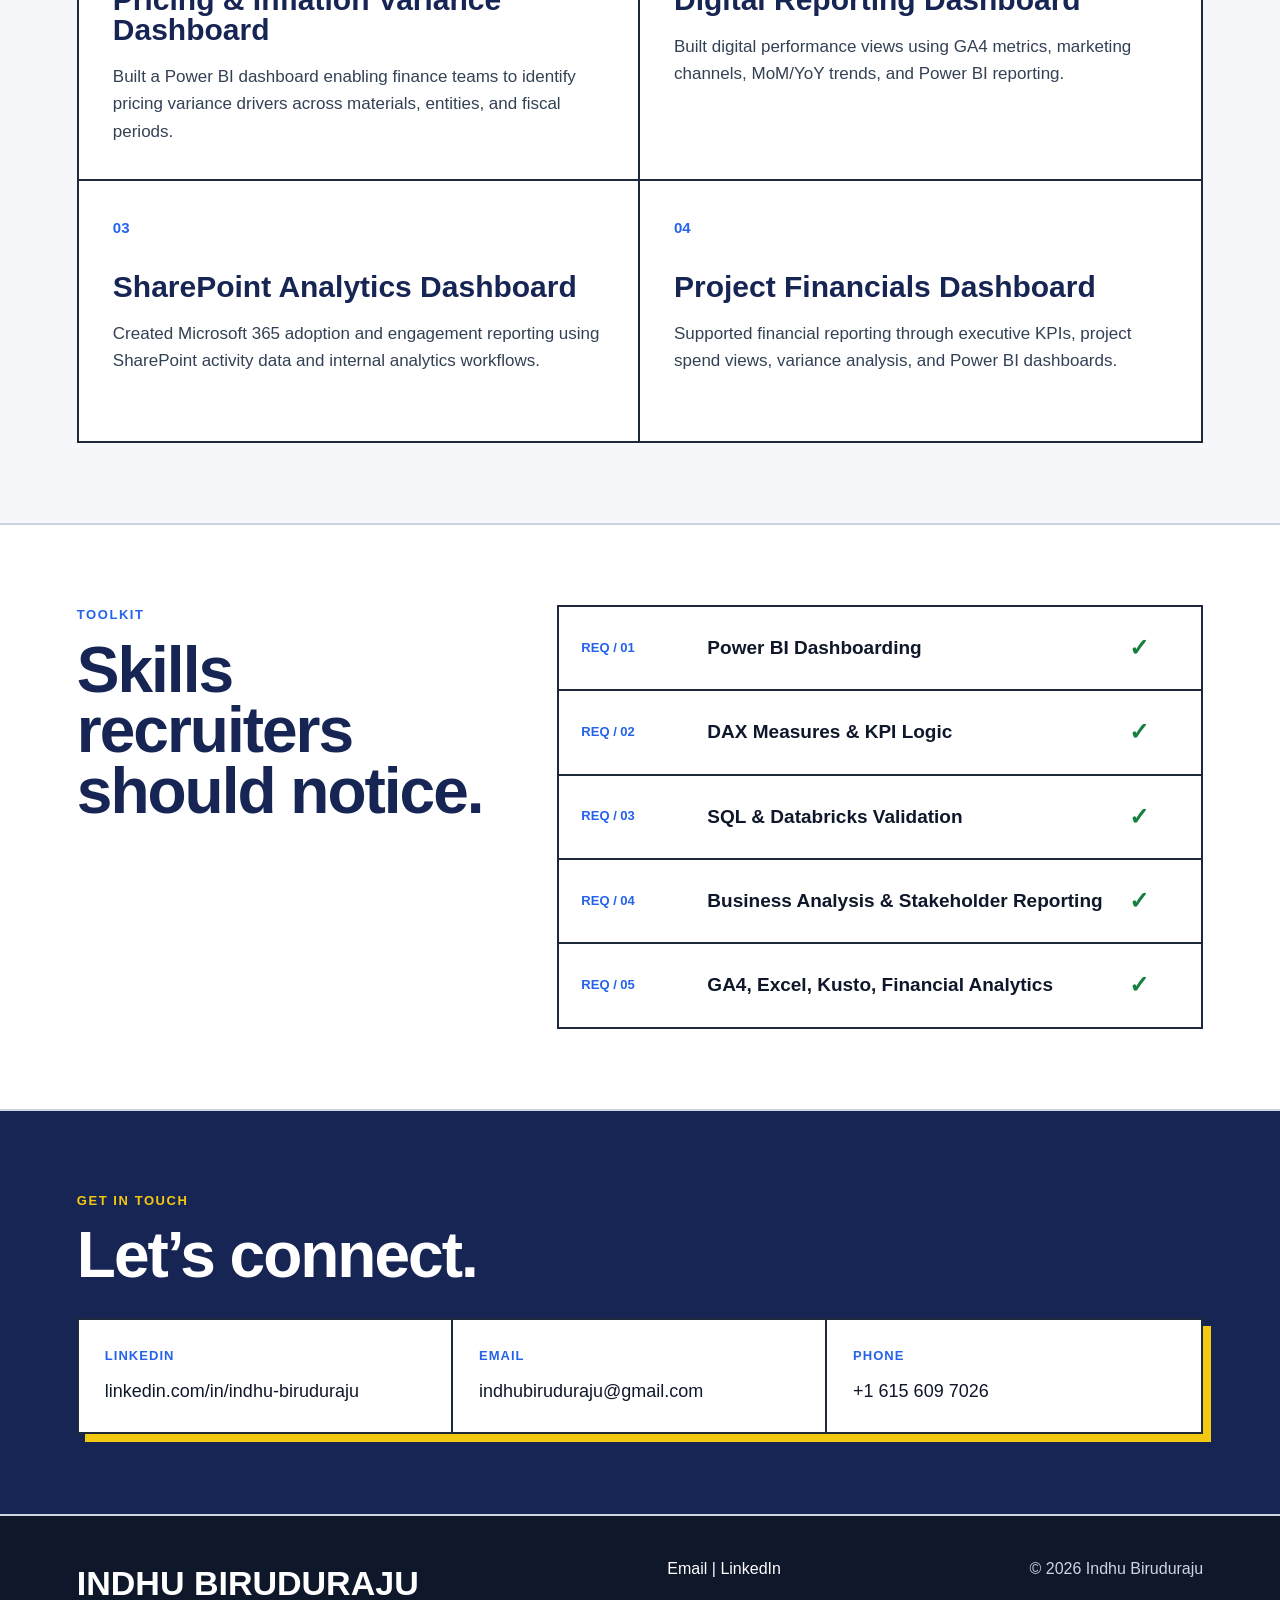
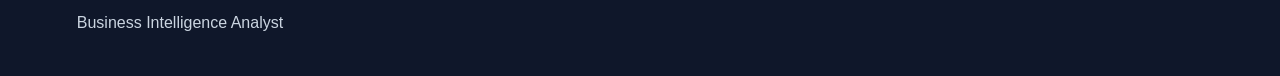
==== commit 3ea43408: "updated css" ====
--- a/index.html
+++ b/index.html
@@ -1,17 +1,21 @@
 <!DOCTYPE html>
 <html lang="en">
+
 <head>
   <meta charset="UTF-8" />
   <meta name="viewport" content="width=device-width, initial-scale=1.0" />
   <title>Indhu Biruduraju | Business Intelligence Portfolio</title>
   <link rel="stylesheet" href="style.css" />
 </head>
+
 <body>
 
   <div class="top-strip">
-    <span>Portfolio Launch · 2026</span>
     <span>Business Intelligence · Power BI · SQL · DAX</span>
     <span>Open to BI / Data Analyst Roles</span>
+    <a href="assets/Indhu_Biruduraju_Resume.pdf" target="_blank">
+      Resume
+    </a>
   </div>
 
   <header class="site-header">
@@ -35,10 +39,9 @@
         <p class="eyebrow">Dashboard Portfolio · Live on GitHub Pages</p>
 
         <h2>
-          Turning messy data into
-          <span>decision-ready dashboards.</span>
+          Transforming business data into
+          <span>executive insights.</span>
         </h2>
-
         <p class="hero-text">
           I build Power BI dashboards, KPI frameworks, and data validation workflows
           that help business teams monitor performance, investigate anomalies,
@@ -56,10 +59,52 @@
         <h3>BI Analyst</h3>
         <p>Power BI · DAX · SQL · Databricks · GA4 · Excel</p>
 
+        <section class="section dashboard-gallery">
+          <p class="section-tag">Featured Work</p>
+          <h2>Dashboard Snapshots.</h2>
+
+          <div class="gallery-grid">
+
+            <div class="gallery-item">
+              <img src="assets/images/inflation-dashboard.png" alt="Inflation Dashboard">
+              <p>Pricing & Inflation Analytics</p>
+            </div>
+
+            <div class="gallery-item">
+              <img src="assets/images/digital-dashboard.png" alt="Digital Reporting Dashboard">
+              <p>Digital Reporting Dashboard</p>
+            </div>
+
+            <div class="gallery-item">
+              <img src="assets/images/sharepoint-dashboard.png" alt="SharePoint Dashboard">
+              <p>SharePoint Analytics</p>
+            </div>
+
+            <div class="gallery-item">
+              <img src="assets/images/project-financials.png" alt="Project Financials">
+              <p>Project Financials</p>
+            </div>
+
+          </div>
+        </section>
+        <div class="credibility">
+          <span>Power BI</span>
+          <span>DAX</span>
+          <span>SQL</span>
+          <span>Databricks</span>
+          <span>GA4</span>
+          <span>Excel</span>
+        </div>
         <div class="mini-stats">
           <div>
             <strong>4+</strong>
-            <span>Dashboards</span>
+            <span>Business Dashboards Delivered</span>
+
+            <strong>20+</strong>
+            <span>DAX Measures Built</span>
+
+            <strong>100K+</strong>
+            <span>Records Analyzed</span>
           </div>
           <div>
             <strong>10+</strong>
@@ -91,7 +136,16 @@
         <span>Source Data Checks</span>
       </div>
     </section>
-
+    <section class="section">
+      <p class="section-tag">About Me</p>
+      <h2>Business Intelligence Analyst.</h2>
+
+      <p class="section-intro">
+        I specialize in Power BI, DAX, SQL, Databricks, and business analytics.
+        My work focuses on transforming complex operational and financial data
+        into actionable insights for executives and business stakeholders.
+      </p>
+    </section>
     <section id="vision" class="section two-col">
       <div>
         <p class="section-tag">Chapter One</p>
@@ -124,8 +178,8 @@
           <span>01</span>
           <h3>Pricing & Inflation Variance Dashboard</h3>
           <p>
-            Analyzed inflation impact across materials, fiscal periods, unit prices,
-            and entities using Power BI, DAX, SQL, and Databricks validation.
+            Built a Power BI dashboard enabling finance teams to identify pricing variance drivers across materials,
+            entities, and fiscal periods.
           </p>
         </a>
 
@@ -200,37 +254,43 @@
 
     <section id="contact" class="section contact-section">
 
-  <p class="section-tag">Get in touch</p>
-  <h2>Let’s connect.</h2>
-
-  <div class="contact-grid">
-    <div>
-      <strong>LinkedIn</strong>
-      <a href="https://www.linkedin.com/in/indhu-biruduraju/" target="_blank">linkedin.com/in/indhu-biruduraju</a>
-    </div>
-
-    <div>
-      <strong>Email</strong>
-      <a href="mailto:indhubiruduraju@gmail.com">indhubiruduraju@gmail.com</a>
-    </div>
-
-    <div>
-      <strong>Phone</strong>
-      <a href="tel:+16156097026">+1 615 609 7026</a>
-    </div>
-  </div>
-</section>
+      <p class="section-tag">Get in touch</p>
+      <h2>Let’s connect.</h2>
+
+      <div class="contact-grid">
+        <div>
+          <strong>LinkedIn</strong>
+          <a href="https://www.linkedin.com/in/indhu-biruduraju/" target="_blank">linkedin.com/in/indhu-biruduraju</a>
+        </div>
+
+        <div>
+          <strong>Email</strong>
+          <a href="mailto:indhubiruduraju@gmail.com">indhubiruduraju@gmail.com</a>
+        </div>
+
+        <div>
+          <strong>Phone</strong>
+          <a href="tel:+16156097026">+1 615 609 7026</a>
+        </div>
+      </div>
+    </section>
 
   </main>
 
   <footer>
     <div>
-      <h2>INDHU BI</h2>
-      <p>Business Intelligence · Dashboards · Data Validation · Analytics</p>
+      <h2>INDHU BIRUDURAJU</h2>
+      <p>Business Intelligence Analyst</p>
     </div>
 
-    <p>© 2026 Indhu Biruduraju. Built with GitHub Pages.</p>
+    <div>
+      <a href="mailto:indhubiruduraju@gmail.com">Email</a> |
+      <a href="https://www.linkedin.com/in/indhu-biruduraju/" target="_blank">LinkedIn</a>
+    </div>
+
+    <p>© 2026 Indhu Biruduraju</p>
   </footer>
 
 </body>
-</html>
+
+</html>
--- a/style.css
+++ b/style.css
@@ -23,7 +23,34 @@
 
   --shadow: rgba(15, 23, 42, 0.12);
 }
- 
+
+.dashboard-gallery {
+  background: var(--paper);
+}
+
+.gallery-grid {
+  display: grid;
+  grid-template-columns: repeat(2, 1fr);
+  gap: 24px;
+  margin-top: 40px;
+}
+
+.gallery-item {
+  background: white;
+  border: 2px solid var(--muted-border);
+  overflow: hidden;
+}
+
+.gallery-item img {
+  width: 100%;
+  display: block;
+}
+
+.gallery-item p {
+  padding: 16px;
+  font-weight: 700;
+}
+
 * {
   margin: 0;
   padding: 0;
@@ -209,7 +236,7 @@
   grid-template-columns: 1fr;
   gap: 18px;
   margin-top: 34px;
-  border-top: 2px solid rgba(255,255,255,0.25);
+  border-top: 2px solid rgba(255, 255, 255, 0.25);
   padding-top: 24px;
 }
 
@@ -527,4 +554,30 @@
   .skill-row {
     grid-template-columns: 1fr;
   }
+}
+
+.hero-card {
+  border-left: 8px solid var(--accent);
+}
+
+.manifesto-card:hover {
+  background: linear-gradient(135deg,
+      var(--primary-dark),
+      var(--primary));
+}
+
+.credibility {
+  display: flex;
+  gap: 12px;
+  flex-wrap: wrap;
+  margin-top: 30px;
+}
+
+.credibility span {
+  background: white;
+  border: 1px solid var(--muted-border);
+  padding: 8px 14px;
+  border-radius: 20px;
+  font-size: 13px;
+  font-weight: 600;
 }
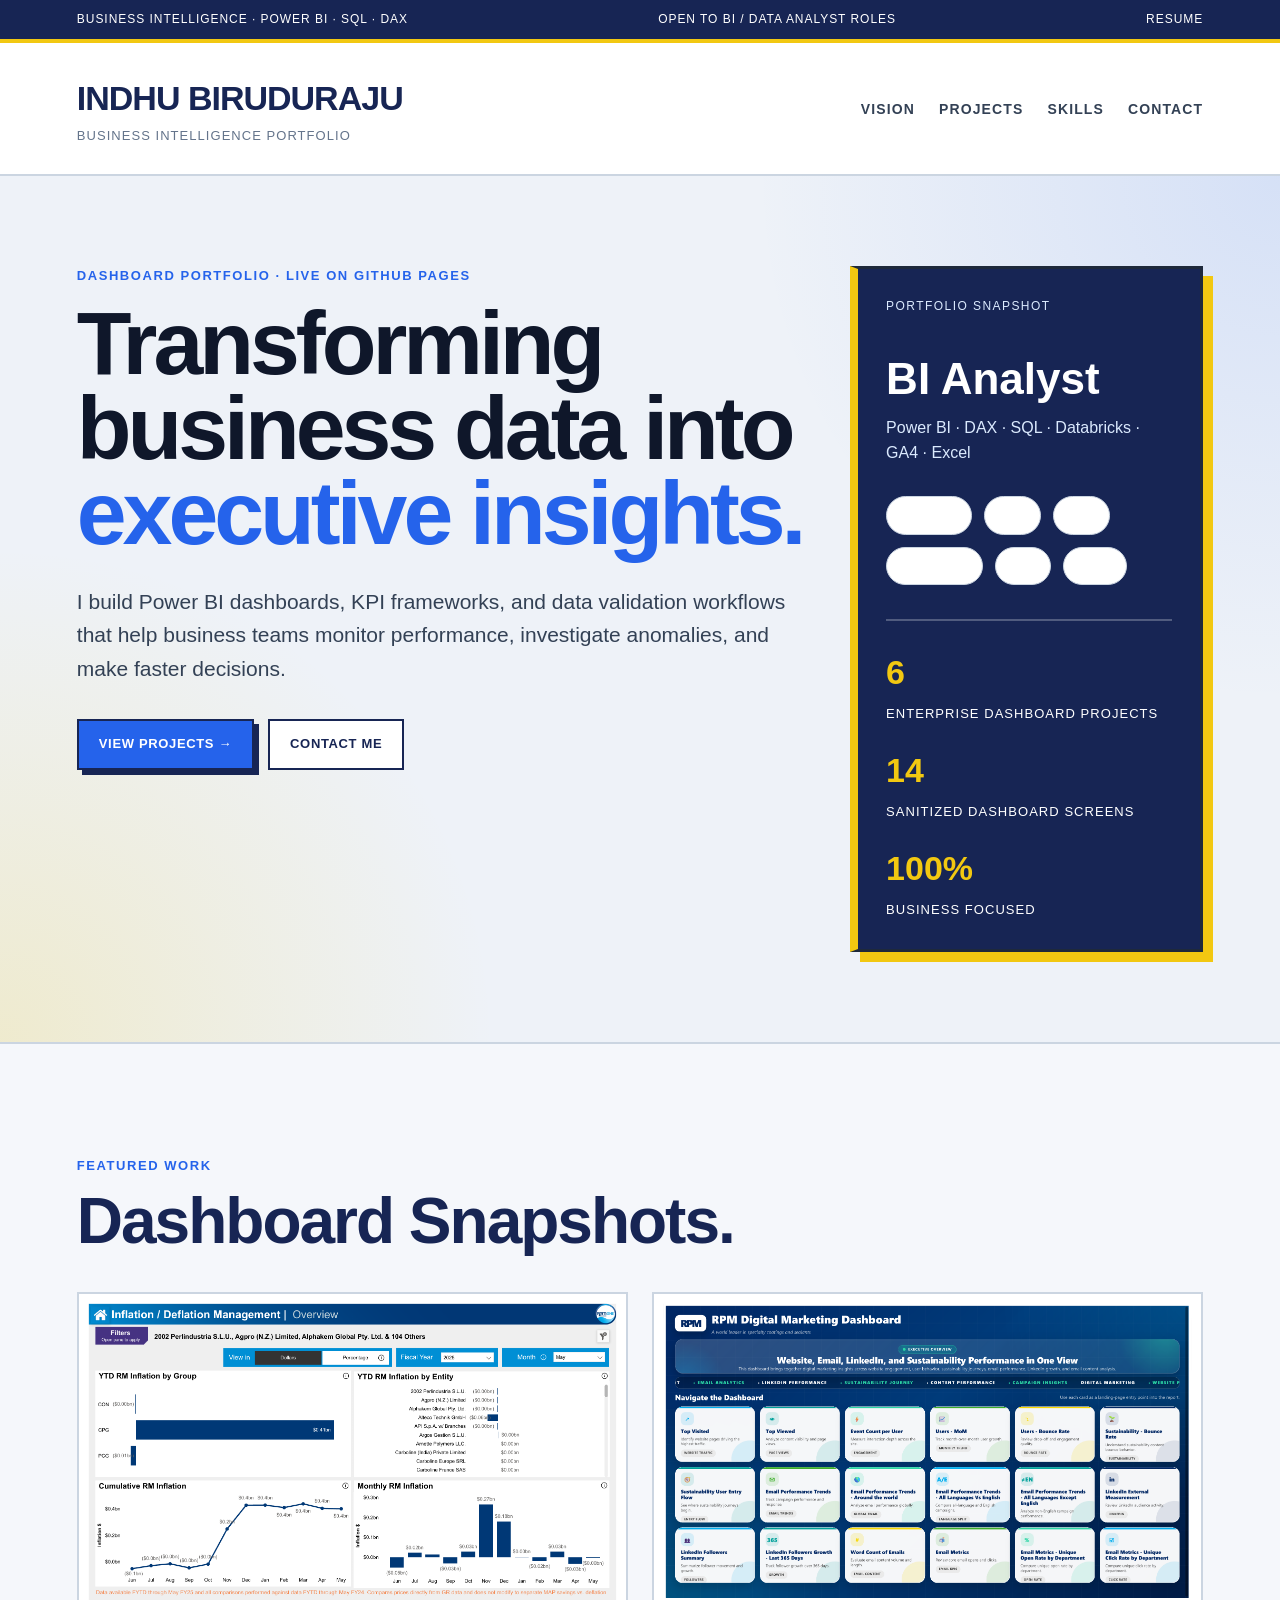
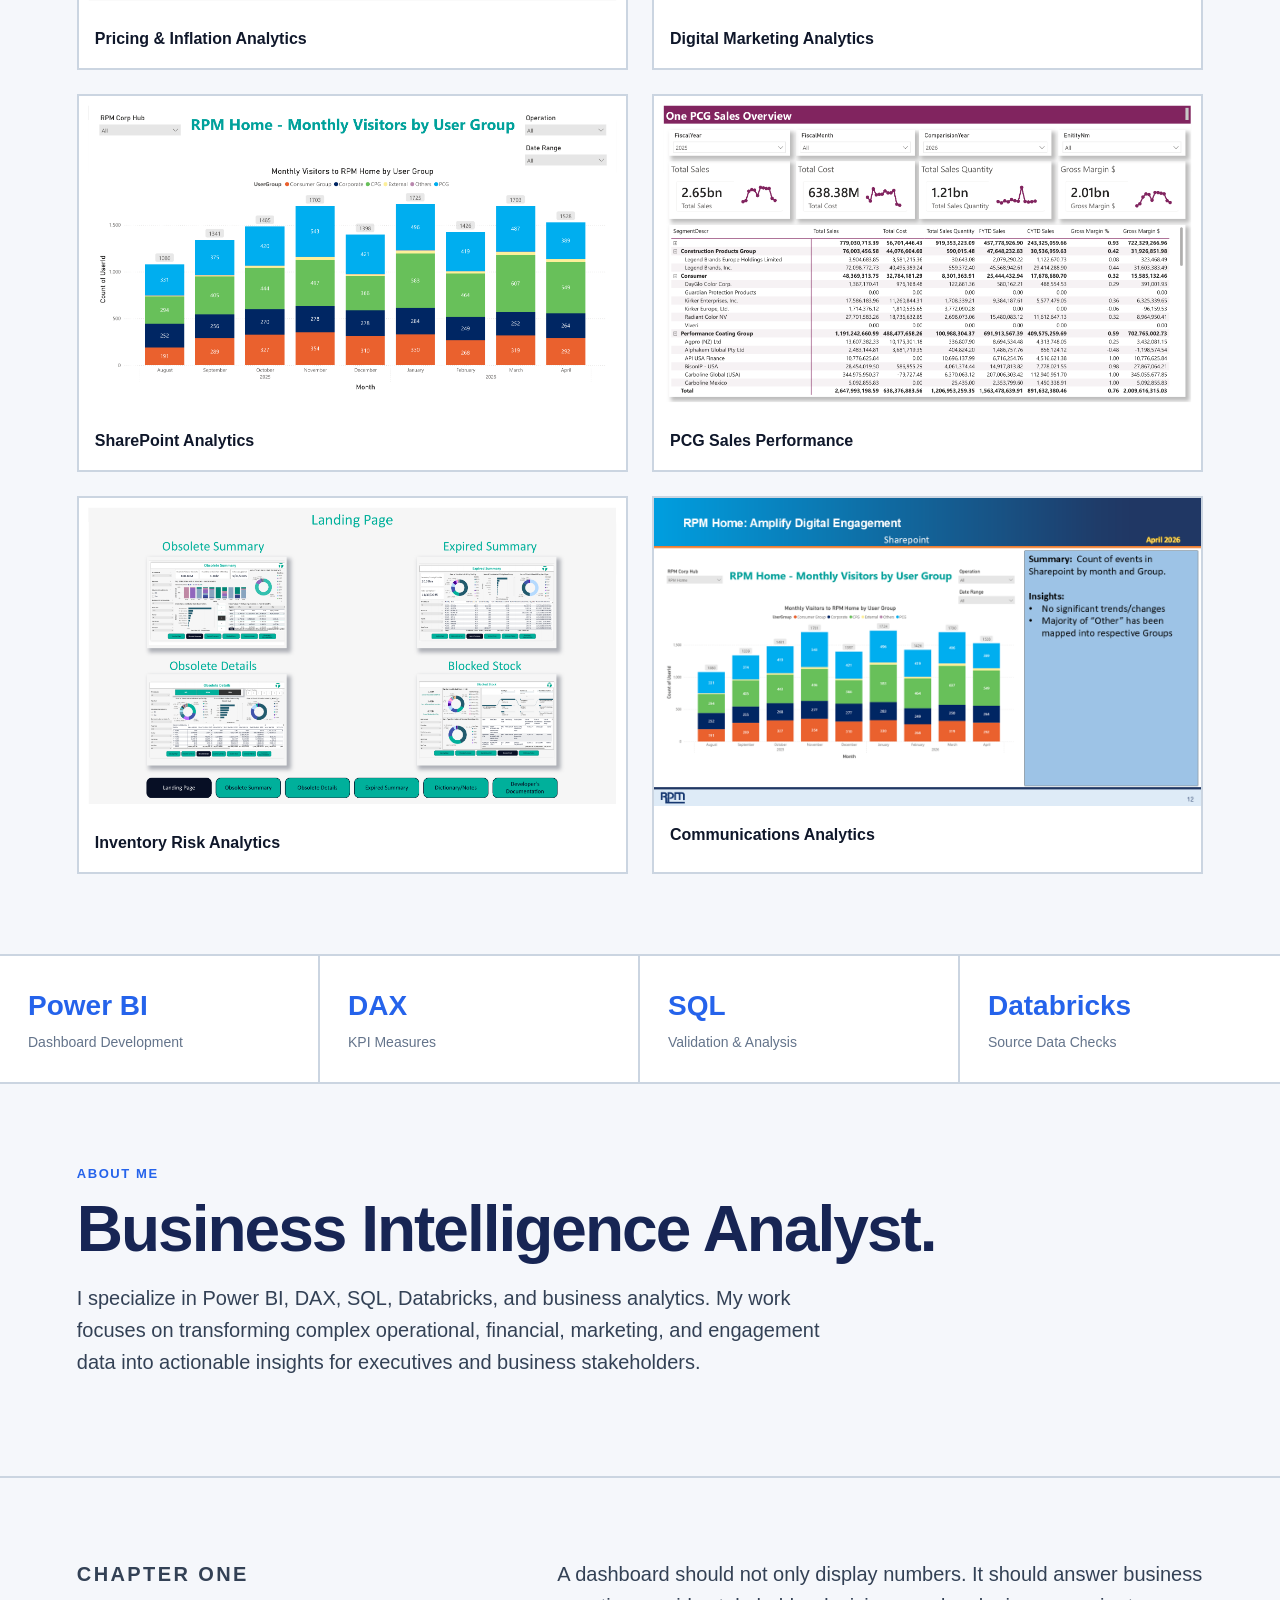
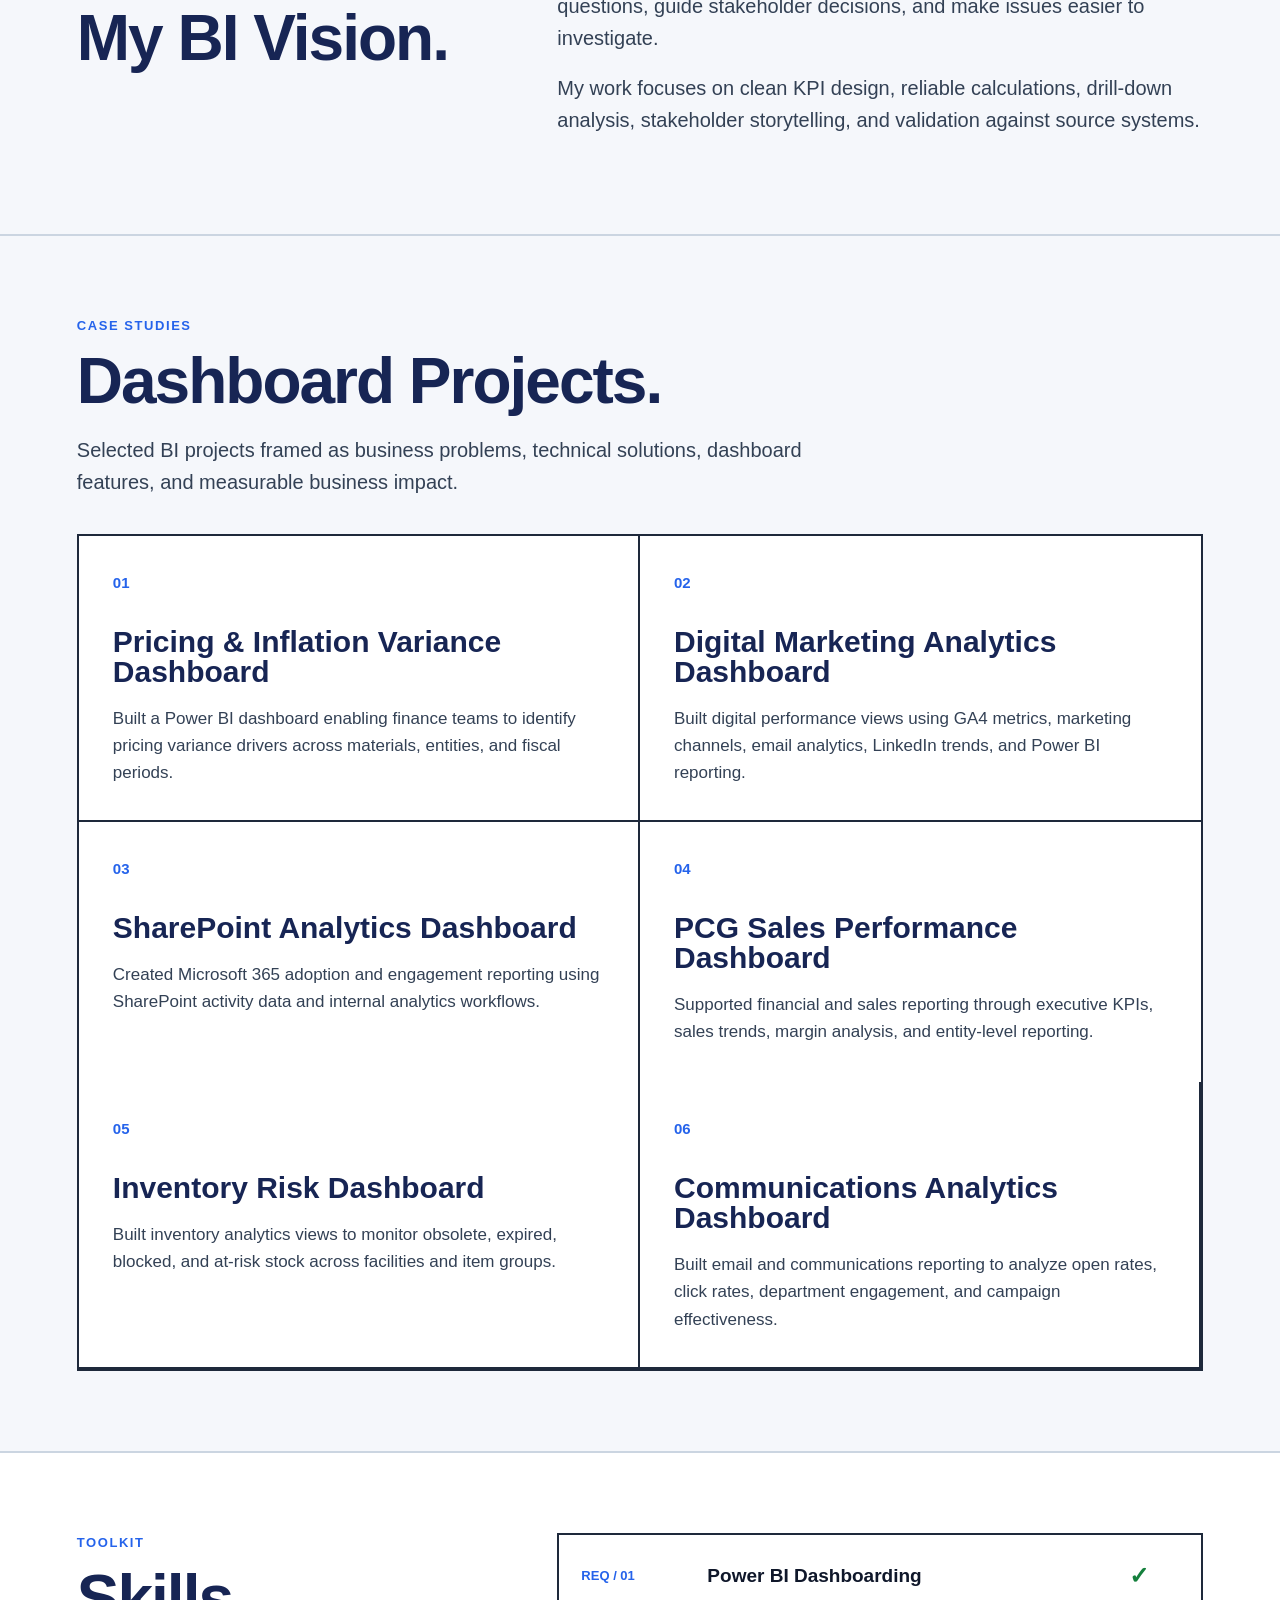
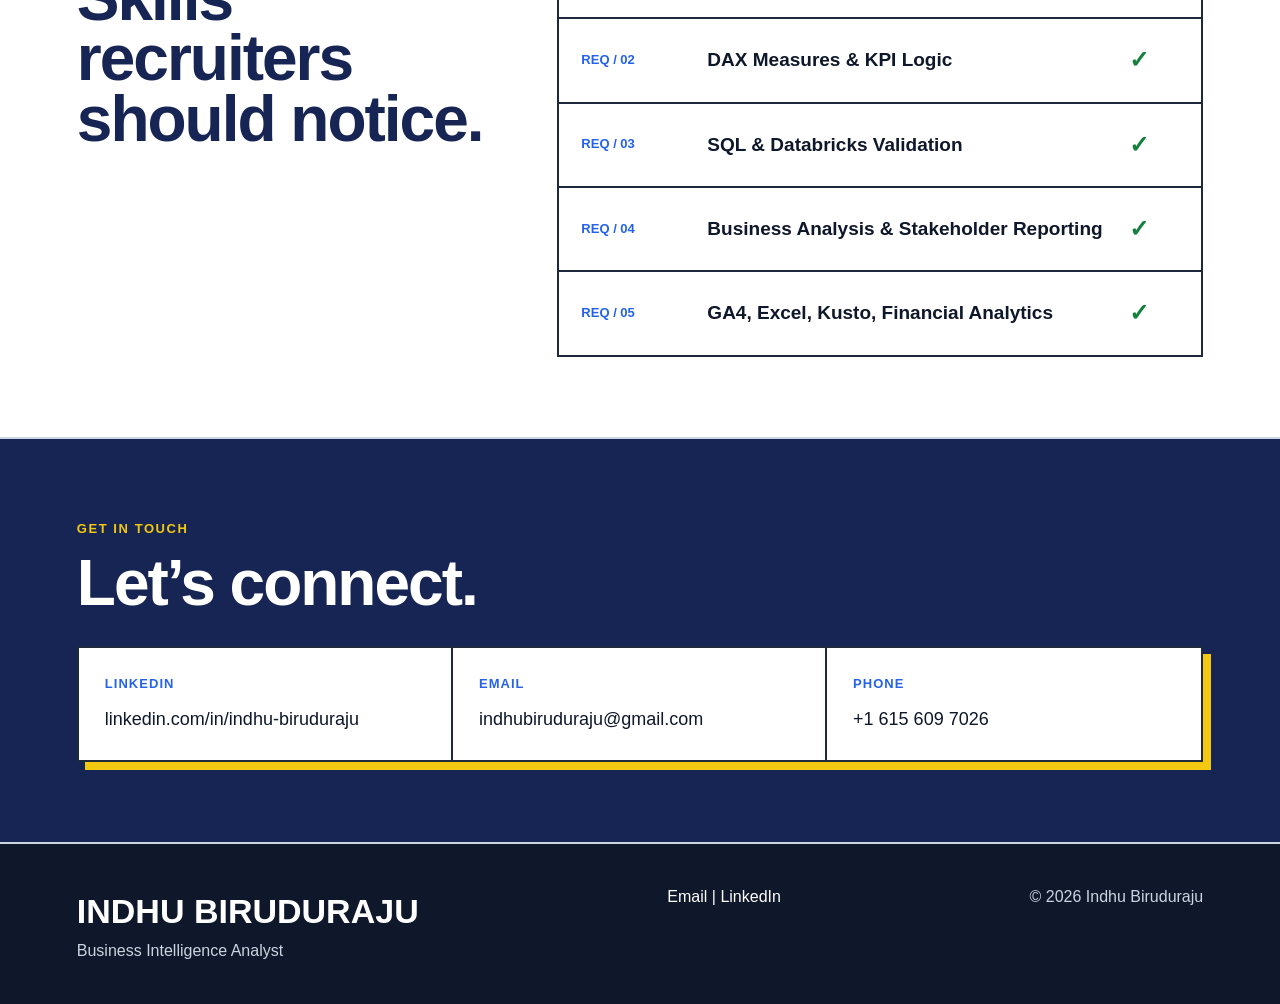
==== commit e9951b38: "Portfolio refresh: remove generated images and add dashboard case studies" ====
--- a/index.html
+++ b/index.html
@@ -13,15 +13,13 @@
   <div class="top-strip">
     <span>Business Intelligence · Power BI · SQL · DAX</span>
     <span>Open to BI / Data Analyst Roles</span>
-    <a href="assets/Indhu_Biruduraju_Resume.pdf" target="_blank">
-      Resume
-    </a>
+    <a href="assets/Indhu_Biruduraju_Resume.pdf" target="_blank">Resume</a>
   </div>
 
   <header class="site-header">
     <div class="brand">
       <h1>INDHU BIRUDURAJU</h1>
-      <p>Business Intelligence Portfolio </p>
+      <p>Business Intelligence Portfolio</p>
     </div>
 
     <nav>
@@ -42,6 +40,7 @@
           Transforming business data into
           <span>executive insights.</span>
         </h2>
+
         <p class="hero-text">
           I build Power BI dashboards, KPI frameworks, and data validation workflows
           that help business teams monitor performance, investigate anomalies,
@@ -59,34 +58,6 @@
         <h3>BI Analyst</h3>
         <p>Power BI · DAX · SQL · Databricks · GA4 · Excel</p>
 
-        <section class="section dashboard-gallery">
-          <p class="section-tag">Featured Work</p>
-          <h2>Dashboard Snapshots.</h2>
-
-          <div class="gallery-grid">
-
-            <div class="gallery-item">
-              <img src="assets/images/inflation-dashboard.png" alt="Inflation Dashboard">
-              <p>Pricing & Inflation Analytics</p>
-            </div>
-
-            <div class="gallery-item">
-              <img src="assets/images/digital-dashboard.png" alt="Digital Reporting Dashboard">
-              <p>Digital Reporting Dashboard</p>
-            </div>
-
-            <div class="gallery-item">
-              <img src="assets/images/sharepoint-dashboard.png" alt="SharePoint Dashboard">
-              <p>SharePoint Analytics</p>
-            </div>
-
-            <div class="gallery-item">
-              <img src="assets/images/project-financials.png" alt="Project Financials">
-              <p>Project Financials</p>
-            </div>
-
-          </div>
-        </section>
         <div class="credibility">
           <span>Power BI</span>
           <span>DAX</span>
@@ -95,21 +66,18 @@
           <span>GA4</span>
           <span>Excel</span>
         </div>
+
         <div class="mini-stats">
           <div>
-            <strong>4+</strong>
-            <span>Business Dashboards Delivered</span>
-
-            <strong>20+</strong>
-            <span>DAX Measures Built</span>
-
-            <strong>100K+</strong>
-            <span>Records Analyzed</span>
+            <strong>6</strong>
+            <span>Enterprise Dashboard Projects</span>
           </div>
+
           <div>
-            <strong>10+</strong>
-            <span>KPI Areas</span>
+            <strong>14</strong>
+            <span>Sanitized Dashboard Screens</span>
           </div>
+
           <div>
             <strong>100%</strong>
             <span>Business Focused</span>
@@ -118,34 +86,78 @@
       </div>
     </section>
 
+    <section class="section dashboard-gallery">
+      <p class="section-tag">Featured Work</p>
+      <h2>Dashboard Snapshots.</h2>
+
+      <div class="gallery-grid">
+
+        <a class="gallery-item" href="projects/inflation-dashboard.html">
+          <img src="assets/images/inflation-2.png" alt="Inflation Dashboard">
+          <p>Pricing & Inflation Analytics</p>
+        </a>
+
+        <a class="gallery-item" href="projects/digital-reporting.html">
+          <img src="assets/images/digital-01.png" alt="Digital Reporting Dashboard">
+          <p>Digital Marketing Analytics</p>
+        </a>
+
+        <a class="gallery-item" href="projects/sharepoint-analytics.html">
+          <img src="assets/images/sharepoint-dashboard.png" alt="SharePoint Dashboard">
+          <p>SharePoint Analytics</p>
+        </a>
+
+        <a class="gallery-item" href="projects/project-financials.html">
+          <img src="assets/images/sales-1.png" alt="Sales Performance Dashboard">
+          <p>PCG Sales Performance</p>
+        </a>
+
+        <a class="gallery-item" href="projects/inventory-dashboard.html">
+          <img src="assets/images/inventory-1.png" alt="Inventory Risk Dashboard">
+          <p>Inventory Risk Analytics</p>
+        </a>
+
+        <a class="gallery-item" href="projects/communications-analytics.html">
+          <img src="assets/images/Slide12.PNG" alt="Communications Analytics Dashboard">
+          <p>Communications Analytics</p>
+        </a>
+
+      </div>
+    </section>
+
     <section class="stats-bar">
       <div>
         <strong>Power BI</strong>
         <span>Dashboard Development</span>
       </div>
+
       <div>
         <strong>DAX</strong>
         <span>KPI Measures</span>
       </div>
+
       <div>
         <strong>SQL</strong>
         <span>Validation & Analysis</span>
       </div>
+
       <div>
         <strong>Databricks</strong>
         <span>Source Data Checks</span>
       </div>
     </section>
+
     <section class="section">
       <p class="section-tag">About Me</p>
       <h2>Business Intelligence Analyst.</h2>
 
       <p class="section-intro">
         I specialize in Power BI, DAX, SQL, Databricks, and business analytics.
-        My work focuses on transforming complex operational and financial data
-        into actionable insights for executives and business stakeholders.
+        My work focuses on transforming complex operational, financial, marketing,
+        and engagement data into actionable insights for executives and business stakeholders.
       </p>
     </section>
+
     <section id="vision" class="section two-col">
       <div>
         <p class="section-tag">Chapter One</p>
@@ -157,9 +169,10 @@
           A dashboard should not only display numbers. It should answer business questions,
           guide stakeholder decisions, and make issues easier to investigate.
         </p>
+
         <p>
           My work focuses on clean KPI design, reliable calculations, drill-down analysis,
-          and validation against source systems.
+          stakeholder storytelling, and validation against source systems.
         </p>
       </div>
     </section>
@@ -167,9 +180,10 @@
     <section id="projects" class="section">
       <p class="section-tag">Case Studies</p>
       <h2>Dashboard Projects.</h2>
+
       <p class="section-intro">
         Selected BI projects framed as business problems, technical solutions,
-        and measurable impact.
+        dashboard features, and measurable business impact.
       </p>
 
       <div class="manifesto-grid">
@@ -178,17 +192,17 @@
           <span>01</span>
           <h3>Pricing & Inflation Variance Dashboard</h3>
           <p>
-            Built a Power BI dashboard enabling finance teams to identify pricing variance drivers across materials,
-            entities, and fiscal periods.
+            Built a Power BI dashboard enabling finance teams to identify pricing variance
+            drivers across materials, entities, and fiscal periods.
           </p>
         </a>
 
         <a class="manifesto-card" href="projects/digital-reporting.html">
           <span>02</span>
-          <h3>Digital Reporting Dashboard</h3>
+          <h3>Digital Marketing Analytics Dashboard</h3>
           <p>
             Built digital performance views using GA4 metrics, marketing channels,
-            MoM/YoY trends, and Power BI reporting.
+            email analytics, LinkedIn trends, and Power BI reporting.
           </p>
         </a>
 
@@ -203,10 +217,28 @@
 
         <a class="manifesto-card" href="projects/project-financials.html">
           <span>04</span>
-          <h3>Project Financials Dashboard</h3>
-          <p>
-            Supported financial reporting through executive KPIs, project spend views,
-            variance analysis, and Power BI dashboards.
+          <h3>PCG Sales Performance Dashboard</h3>
+          <p>
+            Supported financial and sales reporting through executive KPIs,
+            sales trends, margin analysis, and entity-level reporting.
+          </p>
+        </a>
+
+        <a class="manifesto-card" href="projects/inventory-dashboard.html">
+          <span>05</span>
+          <h3>Inventory Risk Dashboard</h3>
+          <p>
+            Built inventory analytics views to monitor obsolete, expired,
+            blocked, and at-risk stock across facilities and item groups.
+          </p>
+        </a>
+
+        <a class="manifesto-card" href="projects/communications-analytics.html">
+          <span>06</span>
+          <h3>Communications Analytics Dashboard</h3>
+          <p>
+            Built email and communications reporting to analyze open rates,
+            click rates, department engagement, and campaign effectiveness.
           </p>
         </a>
 
@@ -253,7 +285,6 @@
     </section>
 
     <section id="contact" class="section contact-section">
-
       <p class="section-tag">Get in touch</p>
       <h2>Let’s connect.</h2>
 
--- a/style.css
+++ b/style.css
@@ -580,4 +580,175 @@
   border-radius: 20px;
   font-size: 13px;
   font-weight: 600;
+}
+
+.project-hero {
+  padding: 90px 6%;
+  background: linear-gradient(135deg, var(--primary-dark), var(--primary));
+  color: white;
+}
+
+.project-hero h1 {
+  font-size: clamp(42px, 6vw, 82px);
+  line-height: 0.95;
+  margin-bottom: 18px;
+}
+
+.project-hero p {
+  max-width: 850px;
+  font-size: 20px;
+  color: #dbeafe;
+}
+
+.project-layout {
+  display: grid;
+  grid-template-columns: 1fr 320px;
+  gap: 40px;
+  padding: 70px 6%;
+}
+
+.case-section {
+  background: white;
+  border: 1px solid var(--muted-border);
+  padding: 32px;
+  margin-bottom: 24px;
+  box-shadow: 0 8px 24px var(--shadow);
+}
+
+.case-section h2 {
+  color: var(--primary-dark);
+  font-size: 30px;
+  margin-bottom: 14px;
+}
+
+.case-section p,
+.case-section li {
+  color: var(--ink-2);
+  font-size: 17px;
+}
+
+.case-section ul {
+  padding-left: 20px;
+}
+
+.project-sidebar {
+  position: sticky;
+  top: 120px;
+  align-self: start;
+  background: var(--paper);
+  border: 2px solid var(--border);
+  padding: 26px;
+  box-shadow: 8px 8px 0 var(--accent);
+}
+
+.project-sidebar h3 {
+  color: var(--primary-dark);
+  margin-bottom: 16px;
+}
+
+.tool-tags {
+  display: flex;
+  flex-wrap: wrap;
+  gap: 10px;
+}
+
+.tool-tags span {
+  background: var(--bg-soft);
+  border: 1px solid var(--muted-border);
+  padding: 8px 12px;
+  border-radius: 999px;
+  font-size: 13px;
+  font-weight: 700;
+}
+
+.confidential-note {
+  background: #fff7d6;
+  border-left: 6px solid var(--accent);
+  padding: 18px;
+  margin-top: 24px;
+  color: var(--ink);
+}
+
+.back-link {
+  display: inline-block;
+  margin-top: 28px;
+  font-weight: 800;
+  color: var(--accent);
+}
+
+@media (max-width: 900px) {
+  .project-layout {
+    grid-template-columns: 1fr;
+  }
+
+  .project-sidebar {
+    position: static;
+  }
+}
+
+.dashboard-preview {
+  padding: 48px 6%;
+  background: var(--paper);
+  border-bottom: 2px solid var(--muted-border);
+}
+
+.dashboard-preview img {
+  width: 100%;
+  max-width: 1180px;
+  display: block;
+  margin: 0 auto;
+  border: 2px solid var(--muted-border);
+  border-radius: 14px;
+  box-shadow: 0 16px 38px rgba(15, 23, 42, 0.14);
+}
+
+.project-image-grid {
+  display: grid;
+  grid-template-columns: repeat(2, 1fr);
+  gap: 24px;
+  margin-top: 24px;
+}
+
+.project-image-grid img {
+  width: 100%;
+  border: 2px solid var(--muted-border);
+  border-radius: 12px;
+  box-shadow: 0 10px 24px rgba(15, 23, 42, 0.12);
+}
+
+@media (max-width: 900px) {
+  .project-image-grid {
+    grid-template-columns: 1fr;
+  }
+}
+
+.dashboard-gallery {
+  margin-top: 32px;
+}
+
+.dashboard-card {
+  background: white;
+  border: 1px solid var(--muted-border);
+  border-radius: 16px;
+  overflow: hidden;
+  margin-bottom: 48px;
+  box-shadow: 0 10px 24px rgba(15, 23, 42, .08);
+}
+
+.dashboard-card img {
+  width: 100%;
+  display: block;
+}
+
+.dashboard-card-content {
+  padding: 24px;
+}
+
+.dashboard-card-content h3 {
+  margin-bottom: 12px;
+  color: var(--primary-dark);
+}
+
+.dashboard-card-content p {
+  color: var(--ink-2);
 }
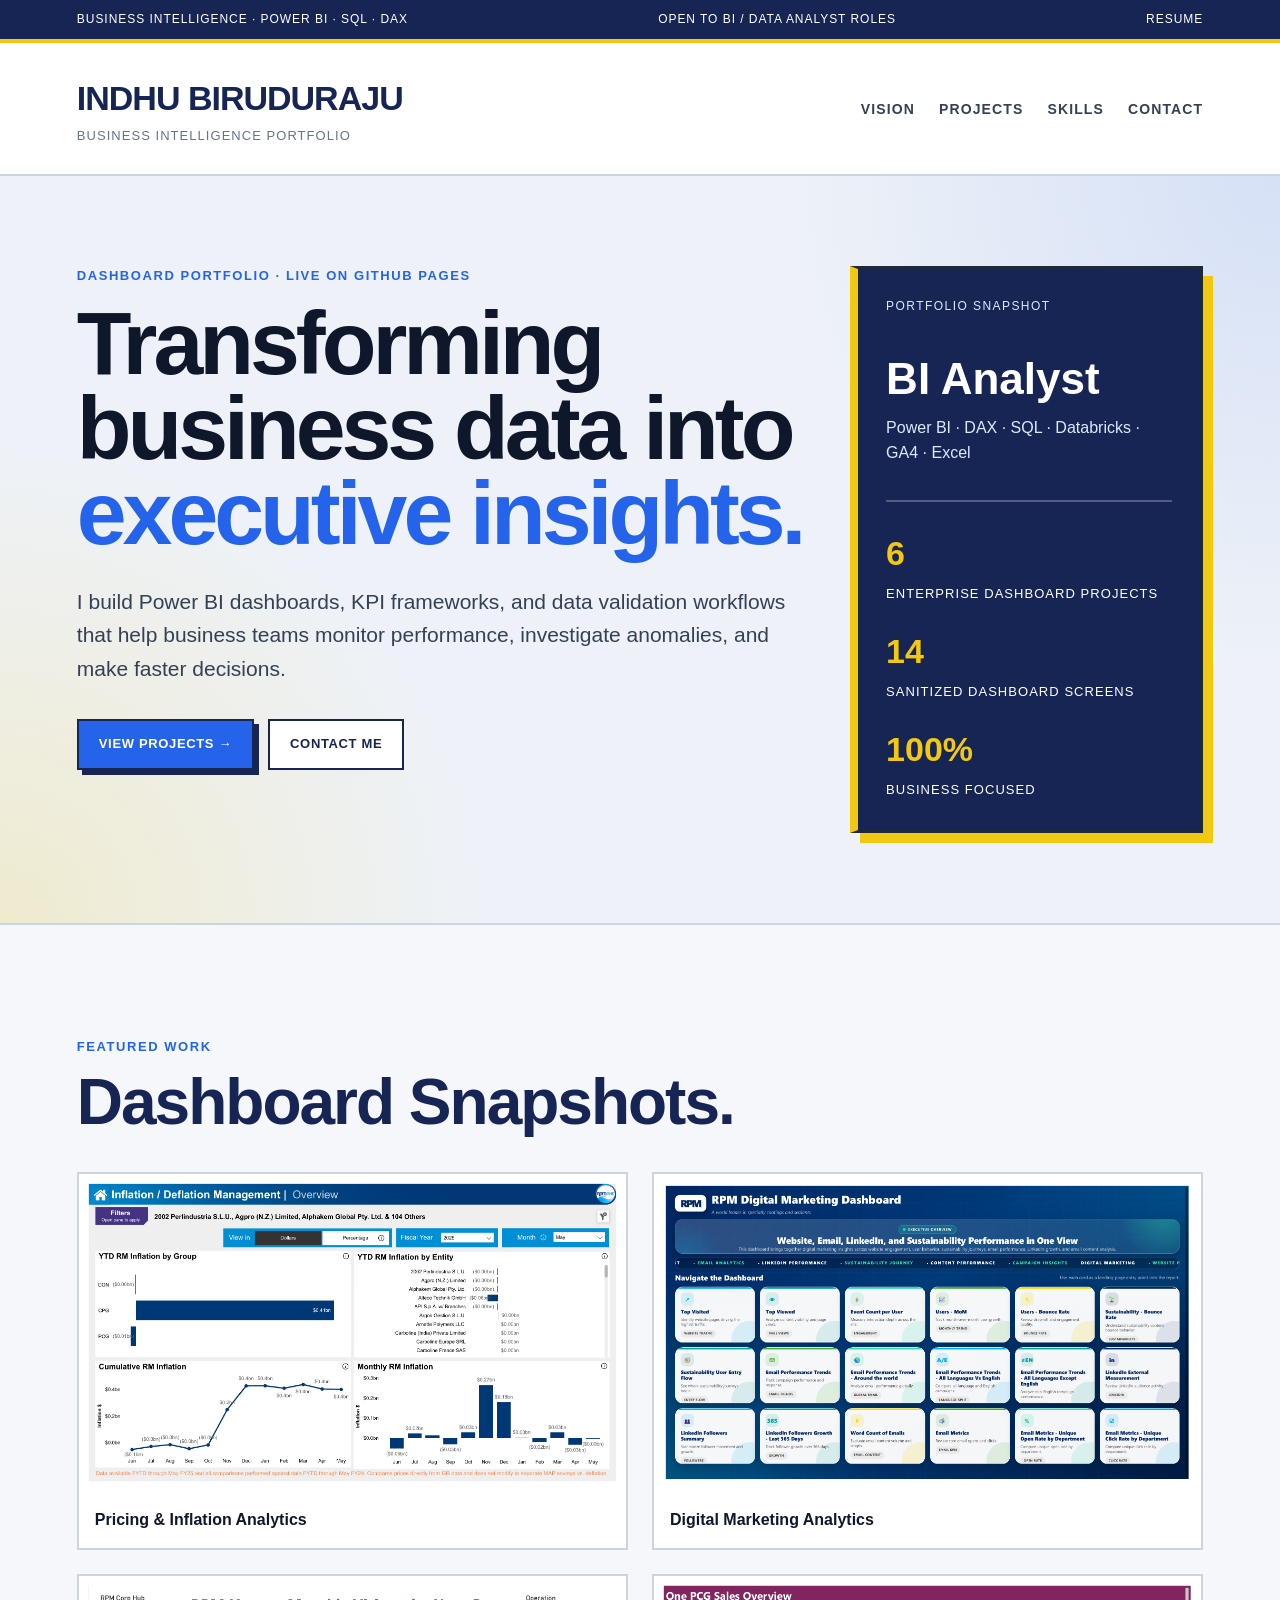
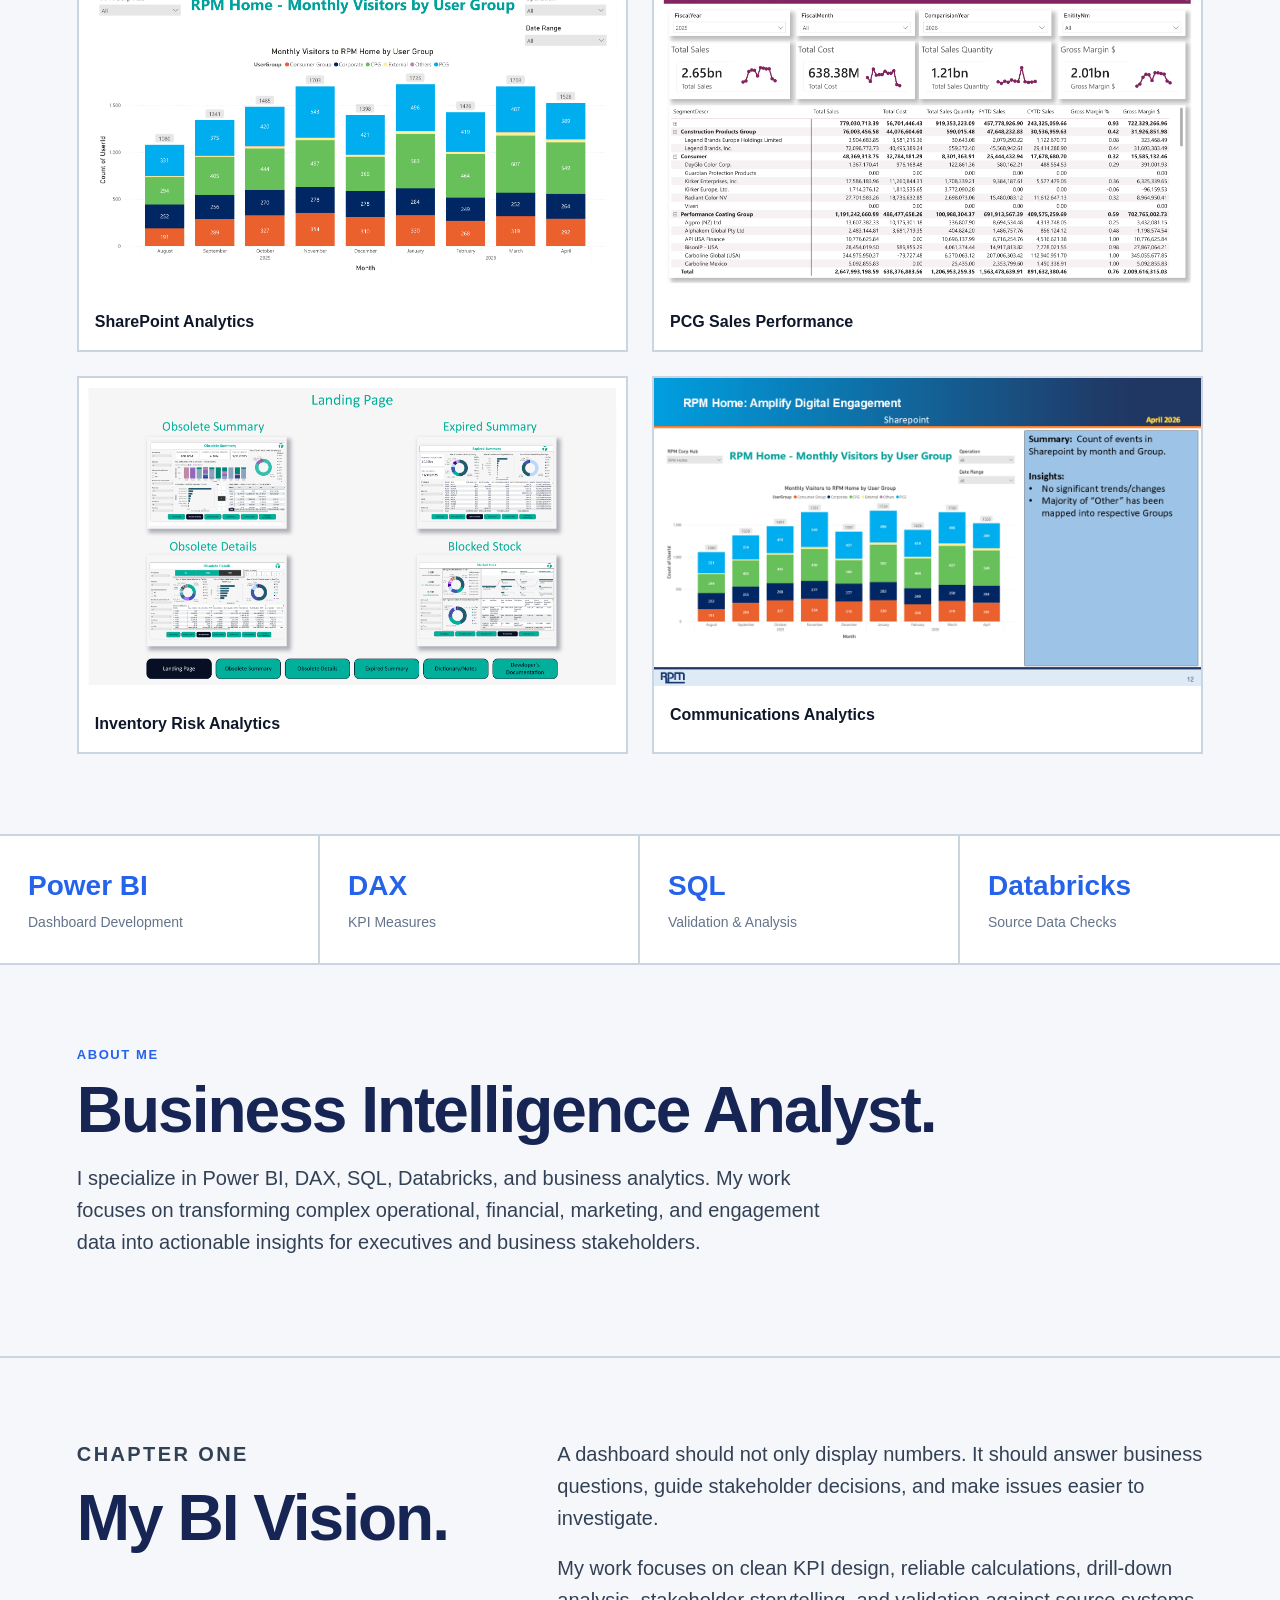
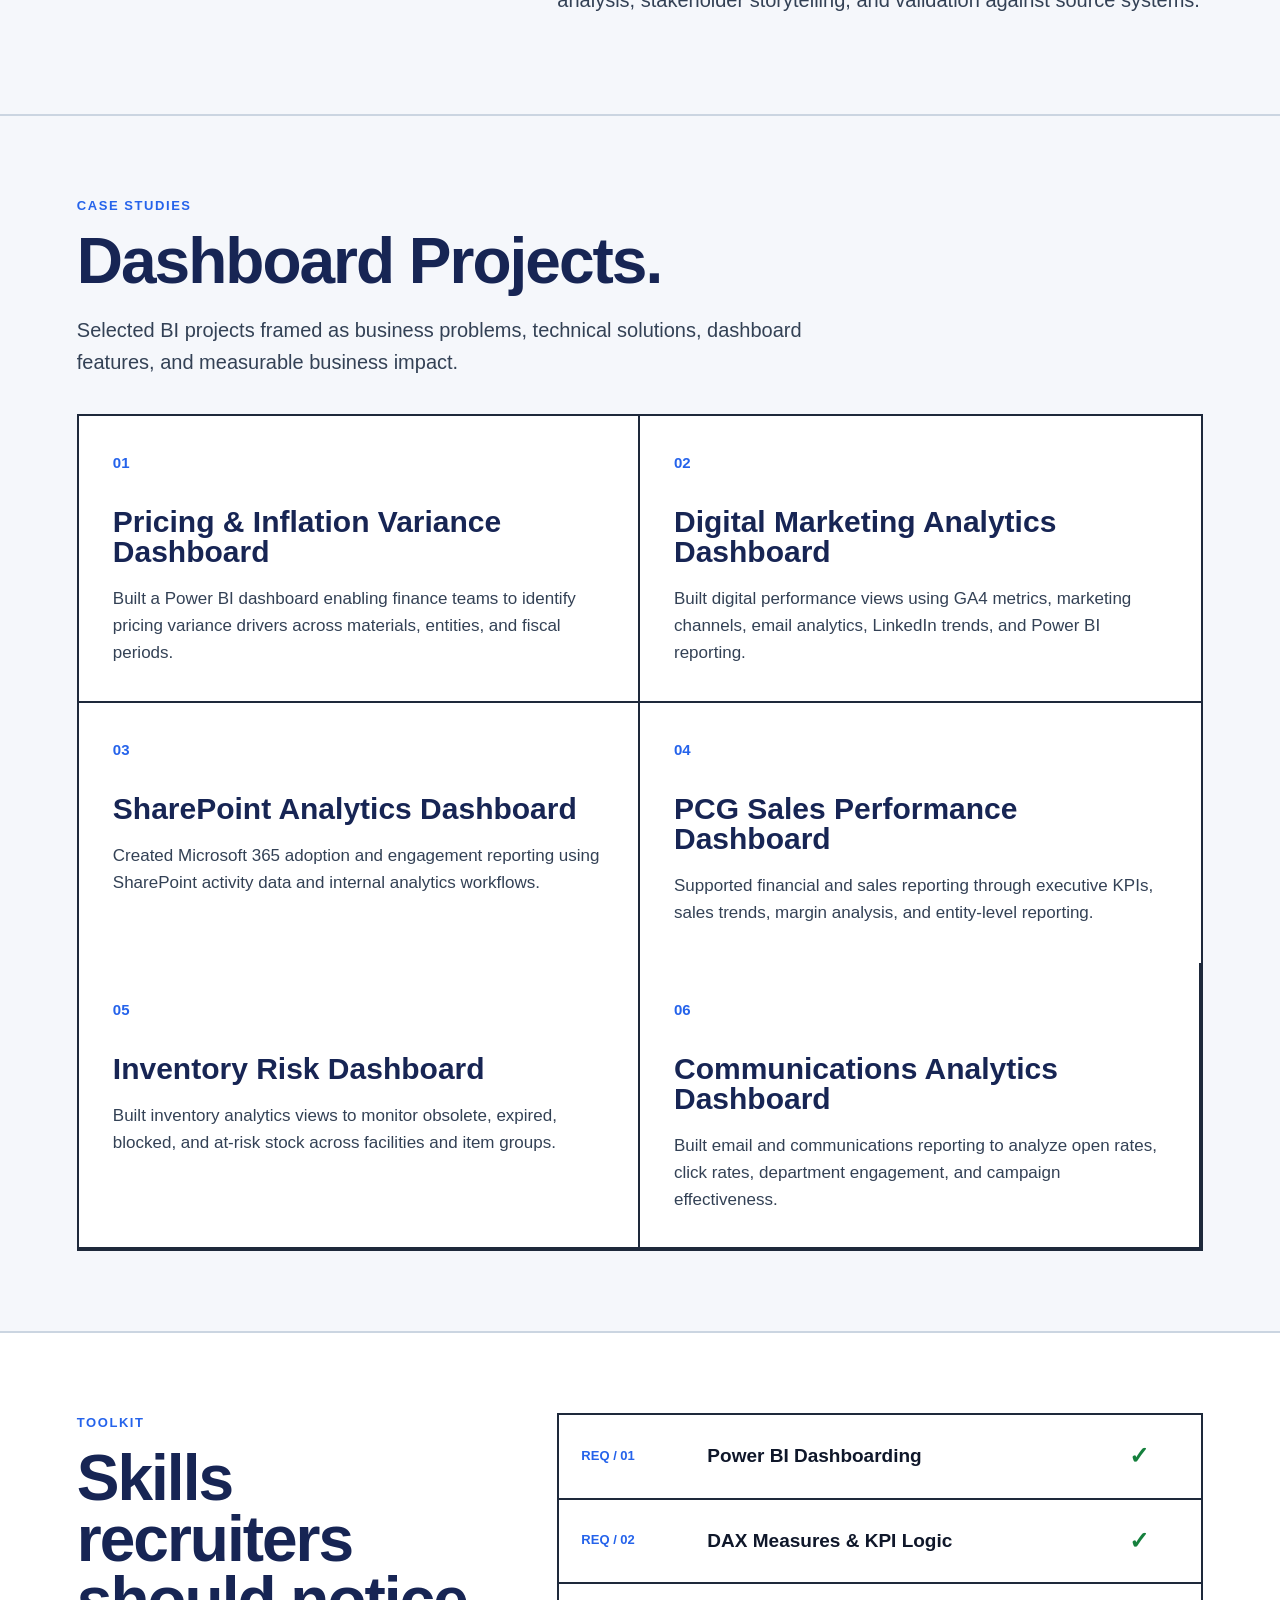
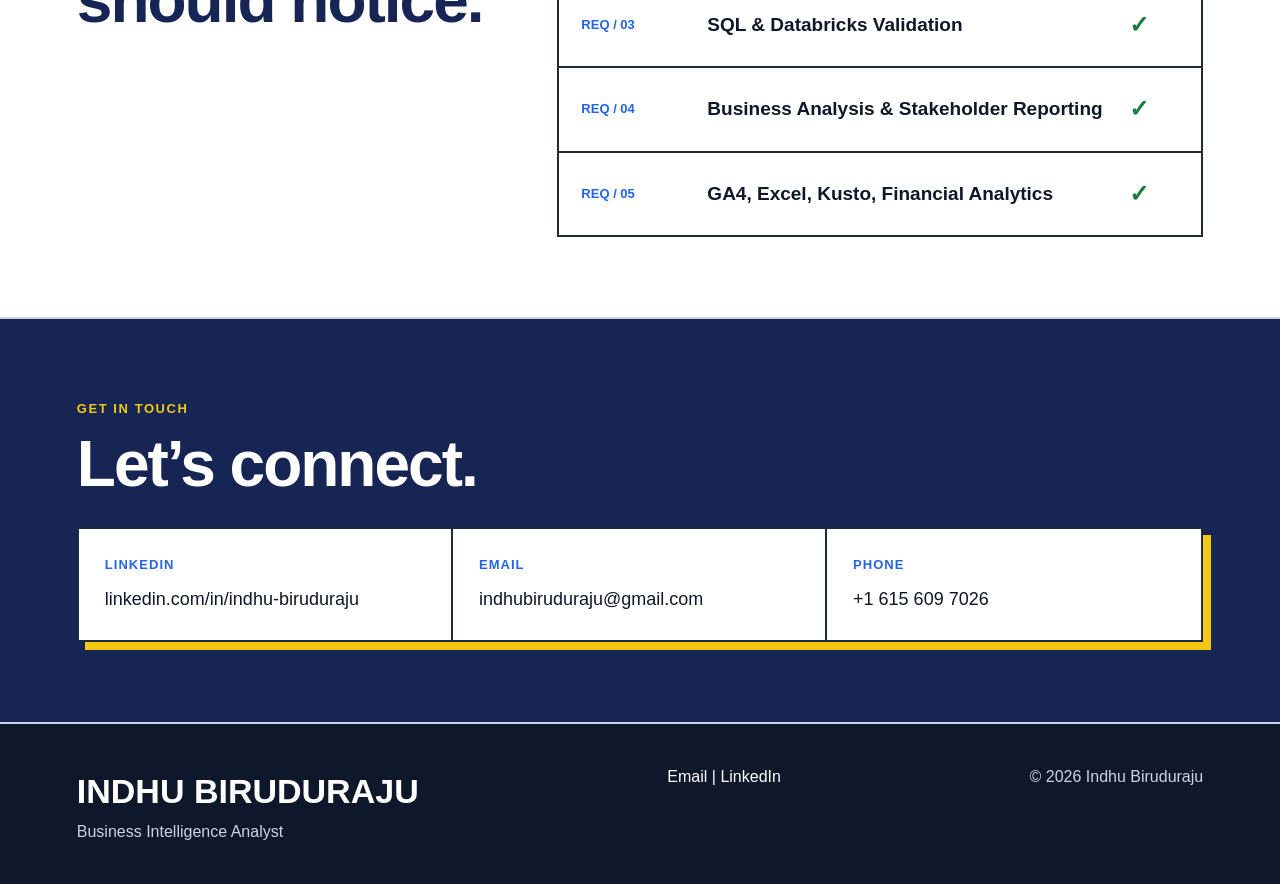
==== commit 12ea6ff1: "Fix hero card styling" ====
--- a/index.html
+++ b/index.html
@@ -5,7 +5,7 @@
   <meta charset="UTF-8" />
   <meta name="viewport" content="width=device-width, initial-scale=1.0" />
   <title>Indhu Biruduraju | Business Intelligence Portfolio</title>
-  <link rel="stylesheet" href="style.css" />
+  <link rel="stylesheet" href="style.css?v=3" />
 </head>
 
 <body>
@@ -58,14 +58,7 @@
         <h3>BI Analyst</h3>
         <p>Power BI · DAX · SQL · Databricks · GA4 · Excel</p>
 
-        <div class="credibility">
-          <span>Power BI</span>
-          <span>DAX</span>
-          <span>SQL</span>
-          <span>Databricks</span>
-          <span>GA4</span>
-          <span>Excel</span>
-        </div>
+
 
         <div class="mini-stats">
           <div>
--- a/style.css
+++ b/style.css
@@ -568,18 +568,22 @@
 
 .credibility {
   display: flex;
-  gap: 12px;
   flex-wrap: wrap;
-  margin-top: 30px;
+  gap: 10px;
+  margin-top: 24px;
+  margin-bottom: 24px;
 }
 
 .credibility span {
-  background: white;
-  border: 1px solid var(--muted-border);
+  display: inline-block;
+  background: var(--accent);
+  color: #172554 !important;
   padding: 8px 14px;
-  border-radius: 20px;
-  font-size: 13px;
-  font-weight: 600;
+  border-radius: 999px;
+  font-size: 12px;
+  font-weight: 800;
+  line-height: 1;
+  white-space: nowrap;
 }
 
 .project-hero {
